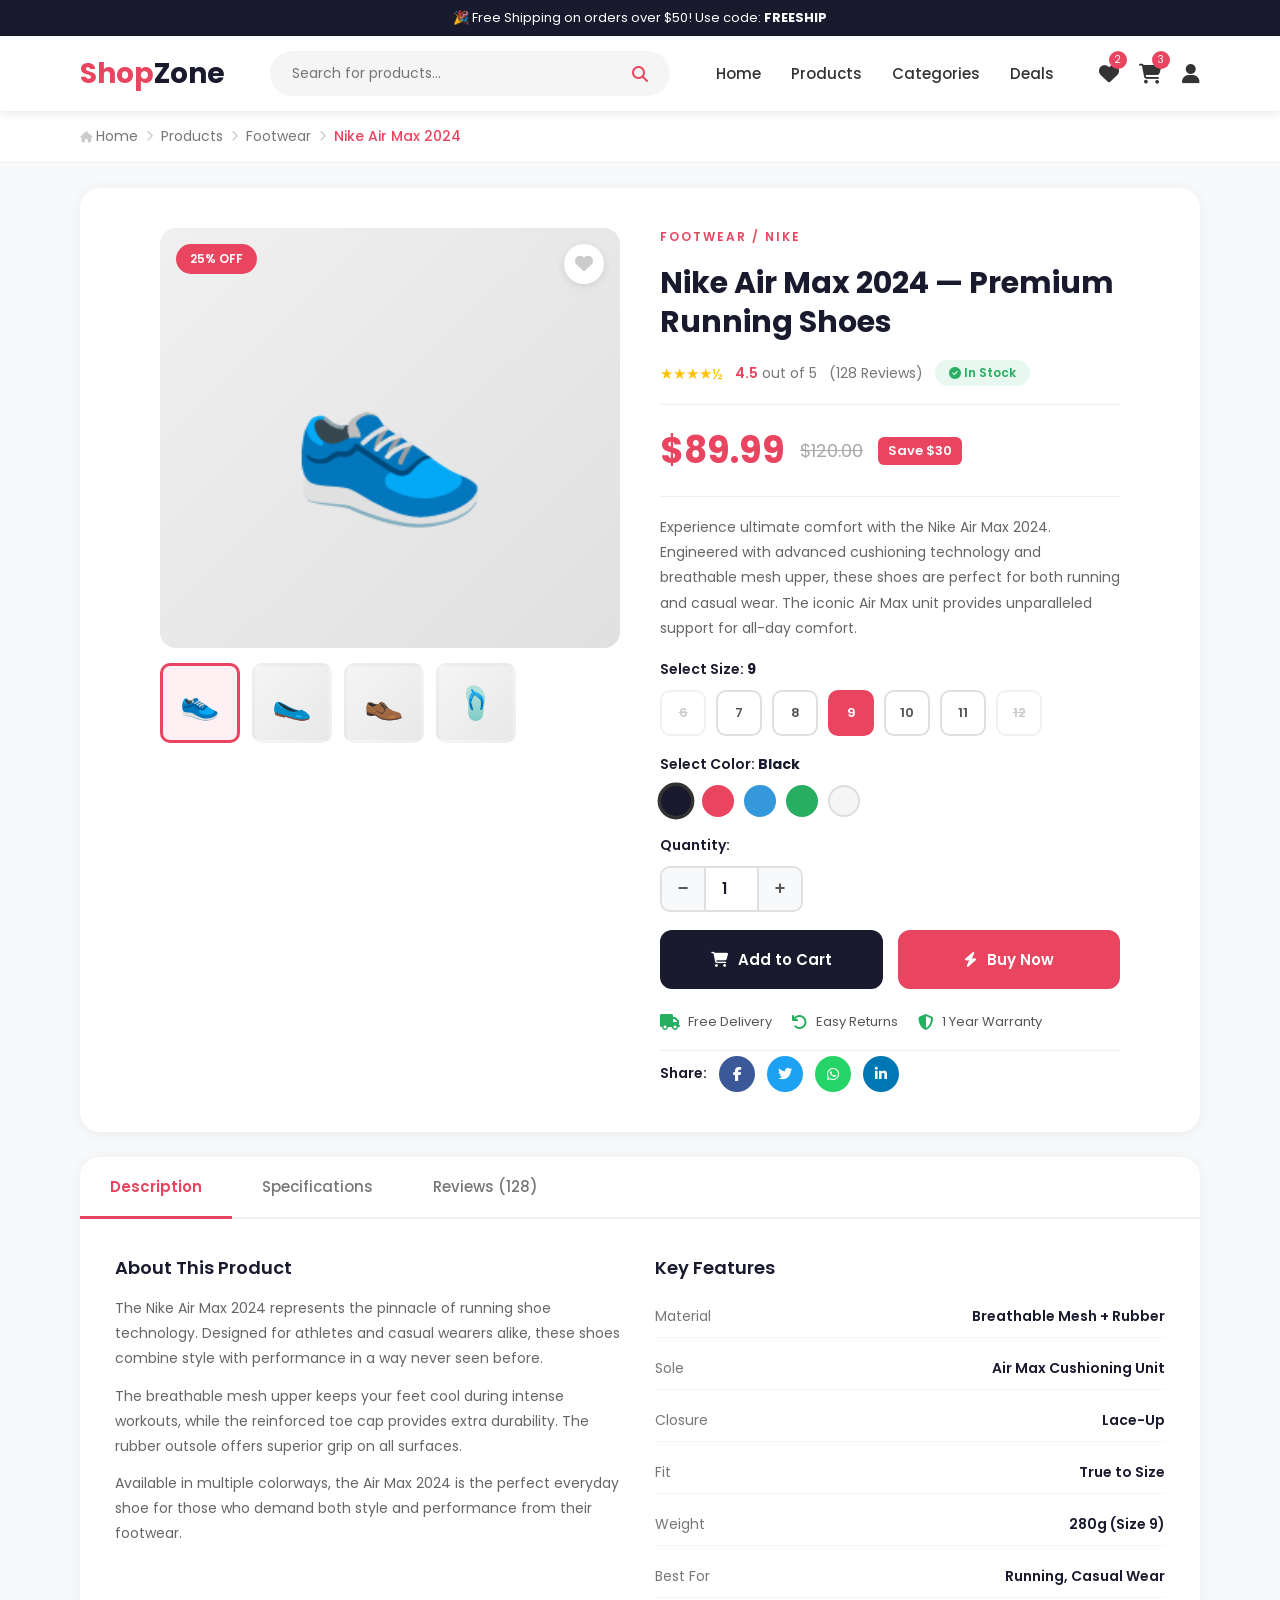
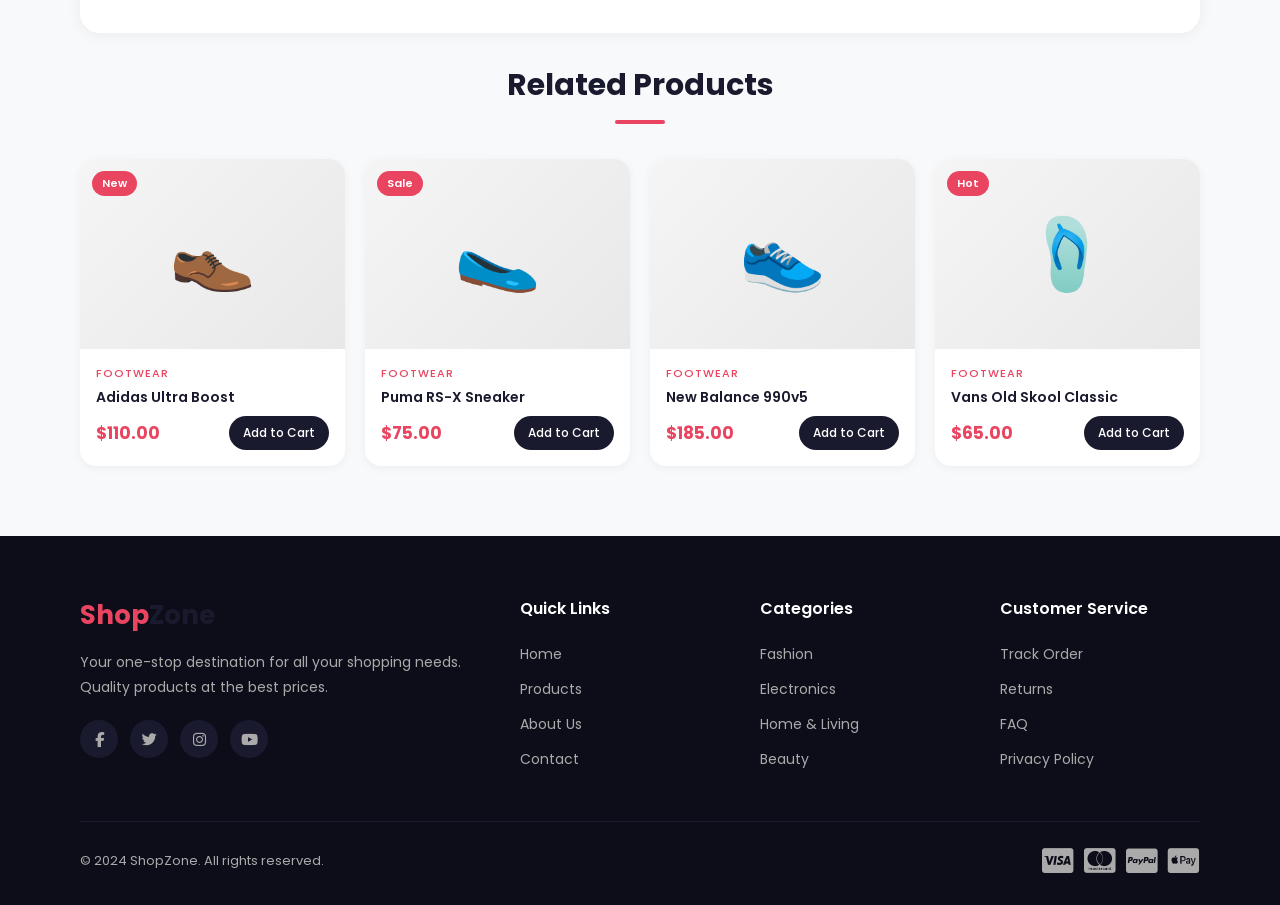
==== product-detail.html @ 6733ea91 "Add files via upload Add all project files" ====
<!DOCTYPE html>
<html lang="en">
<head>
    <meta charset="UTF-8">
    <meta name="viewport" content="width=device-width, initial-scale=1.0">
    <title>ShopZone - Nike Air Max 2024</title>
    <link href="https://fonts.googleapis.com/css2?family=Poppins:wght@300;400;500;600;700&display=swap" rel="stylesheet">
    <link rel="stylesheet" href="https://cdnjs.cloudflare.com/ajax/libs/font-awesome/6.4.0/css/all.min.css">
    <style>
        * { margin: 0; padding: 0; box-sizing: border-box; }

        body {
            font-family: 'Poppins', sans-serif;
            color: #333;
            background: #f8f9fa;
        }

        /* ===== TOP BAR ===== */
        .top-bar {
            background: #1a1a2e;
            color: #fff;
            text-align: center;
            padding: 8px;
            font-size: 13px;
        }

        /* ===== HEADER ===== */
        header {
            background: #fff;
            box-shadow: 0 2px 10px rgba(0,0,0,0.1);
            position: sticky;
            top: 0;
            z-index: 999;
        }

        .navbar {
            display: flex;
            align-items: center;
            justify-content: space-between;
            padding: 15px 80px;
            gap: 20px;
        }

        .logo {
            font-size: 28px;
            font-weight: 700;
            color: #e94560;
            text-decoration: none;
        }

        .logo span { color: #1a1a2e; }

        .search-bar {
            display: flex;
            align-items: center;
            background: #f5f5f5;
            border-radius: 30px;
            padding: 10px 20px;
            width: 400px;
            border: 2px solid transparent;
            transition: 0.3s;
        }

        .search-bar:focus-within {
            border-color: #e94560;
            background: #fff;
        }

        .search-bar input {
            border: none;
            background: transparent;
            outline: none;
            width: 100%;
            font-size: 14px;
            font-family: 'Poppins', sans-serif;
        }

        .search-bar i { color: #e94560; font-size: 16px; cursor: pointer; }

        .nav-links {
            display: flex;
            align-items: center;
            list-style: none;
            gap: 30px;
        }

        .nav-links a {
            text-decoration: none;
            color: #333;
            font-weight: 500;
            font-size: 15px;
            transition: color 0.3s;
        }

        .nav-links a:hover { color: #e94560; }

        .nav-icons {
            display: flex;
            align-items: center;
            gap: 20px;
        }

        .nav-icons a {
            color: #333;
            font-size: 20px;
            text-decoration: none;
            position: relative;
            transition: color 0.3s;
        }

        .nav-icons a:hover { color: #e94560; }

        .badge {
            position: absolute;
            top: -8px; right: -8px;
            background: #e94560;
            color: #fff;
            border-radius: 50%;
            width: 18px; height: 18px;
            font-size: 10px;
            display: flex;
            align-items: center;
            justify-content: center;
        }

        /* ===== BREADCRUMB ===== */
        .breadcrumb {
            background: #fff;
            padding: 15px 80px;
            border-bottom: 1px solid #eee;
            display: flex;
            align-items: center;
            gap: 8px;
            font-size: 14px;
        }

        .breadcrumb a { color: #777; text-decoration: none; transition: color 0.3s; }
        .breadcrumb a:hover { color: #e94560; }
        .breadcrumb span { color: #e94560; font-weight: 500; }
        .breadcrumb i { font-size: 11px; color: #ccc; }

        /* ===== PRODUCT DETAIL SECTION ===== */
        .product-detail {
            display: grid;
            grid-template-columns: 1fr 1fr;
            gap: 40px;
            padding: 40px 80px;
            background: #fff;
            margin: 25px 80px;
            border-radius: 20px;
            box-shadow: 0 2px 15px rgba(0,0,0,0.06);
        }

        /* ===== IMAGE GALLERY ===== */
        .image-gallery {
            display: flex;
            flex-direction: column;
            gap: 15px;
        }

        .main-image {
            width: 100%;
            height: 420px;
            background: linear-gradient(135deg, #f0f0f0, #e0e0e0);
            border-radius: 16px;
            display: flex;
            align-items: center;
            justify-content: center;
            font-size: 160px;
            position: relative;
            overflow: hidden;
            cursor: zoom-in;
            transition: transform 0.3s;
        }

        .main-image:hover { transform: scale(1.02); }

        .main-image .img-badge {
            position: absolute;
            top: 16px; left: 16px;
            background: #e94560;
            color: #fff;
            padding: 6px 14px;
            border-radius: 20px;
            font-size: 12px;
            font-weight: 600;
        }

        .main-image .img-wishlist {
            position: absolute;
            top: 16px; right: 16px;
            background: #fff;
            border: none;
            width: 40px; height: 40px;
            border-radius: 50%;
            cursor: pointer;
            font-size: 18px;
            display: flex;
            align-items: center;
            justify-content: center;
            transition: all 0.3s;
            color: #ccc;
            box-shadow: 0 2px 8px rgba(0,0,0,0.1);
        }

        .main-image .img-wishlist:hover { color: #e94560; }

        .thumbnail-row {
            display: flex;
            gap: 12px;
        }

        .thumbnail {
            width: 80px;
            height: 80px;
            background: linear-gradient(135deg, #f5f5f5, #e8e8e8);
            border-radius: 10px;
            display: flex;
            align-items: center;
            justify-content: center;
            font-size: 32px;
            cursor: pointer;
            border: 3px solid transparent;
            transition: all 0.3s;
        }

        .thumbnail:hover,
        .thumbnail.active { border-color: #e94560; background: #fff0f3; }

        /* ===== PRODUCT INFO ===== */
        .product-info {
            display: flex;
            flex-direction: column;
            gap: 18px;
        }

        .product-category {
            font-size: 12px;
            color: #e94560;
            font-weight: 600;
            text-transform: uppercase;
            letter-spacing: 2px;
        }

        .product-info h1 {
            font-size: 30px;
            font-weight: 700;
            color: #1a1a2e;
            line-height: 1.3;
        }

        .rating-row {
            display: flex;
            align-items: center;
            gap: 12px;
        }

        .stars { color: #ffc107; font-size: 15px; }

        .rating-text {
            font-size: 14px;
            color: #777;
        }

        .rating-text span { color: #e94560; font-weight: 600; }

        .in-stock {
            background: #e8f8f0;
            color: #27ae60;
            padding: 4px 14px;
            border-radius: 20px;
            font-size: 12px;
            font-weight: 600;
        }

        .price-section {
            display: flex;
            align-items: center;
            gap: 15px;
            padding: 18px 0;
            border-top: 1px solid #f0f0f0;
            border-bottom: 1px solid #f0f0f0;
        }

        .current-price {
            font-size: 36px;
            font-weight: 700;
            color: #e94560;
        }

        .old-price {
            font-size: 18px;
            color: #aaa;
            text-decoration: line-through;
        }

        .discount-tag {
            background: #e94560;
            color: #fff;
            padding: 4px 10px;
            border-radius: 6px;
            font-size: 13px;
            font-weight: 600;
        }

        .product-desc {
            font-size: 14px;
            color: #666;
            line-height: 1.8;
        }

        /* Size Selector */
        .option-label {
            font-size: 14px;
            font-weight: 600;
            color: #1a1a2e;
            margin-bottom: 10px;
            display: block;
        }

        .size-selector {
            display: flex;
            gap: 10px;
            flex-wrap: wrap;
        }

        .size-btn {
            width: 46px;
            height: 46px;
            border: 2px solid #e0e0e0;
            background: #fff;
            border-radius: 10px;
            cursor: pointer;
            font-size: 13px;
            font-weight: 600;
            font-family: 'Poppins', sans-serif;
            color: #555;
            transition: all 0.3s;
        }

        .size-btn:hover,
        .size-btn.active {
            border-color: #e94560;
            background: #e94560;
            color: #fff;
        }

        .size-btn.disabled {
            border-color: #f0f0f0;
            color: #ccc;
            cursor: not-allowed;
            text-decoration: line-through;
        }

        /* Color Selector */
        .color-selector {
            display: flex;
            gap: 10px;
        }

        .color-btn {
            width: 32px;
            height: 32px;
            border-radius: 50%;
            cursor: pointer;
            border: 3px solid transparent;
            transition: all 0.3s;
        }

        .color-btn:hover,
        .color-btn.active { border-color: #333; transform: scale(1.15); }

        /* Quantity */
        .quantity-selector {
            display: flex;
            align-items: center;
            gap: 0;
            border: 2px solid #e0e0e0;
            border-radius: 10px;
            width: fit-content;
            overflow: hidden;
        }

        .qty-btn {
            width: 42px;
            height: 42px;
            border: none;
            background: #f8f9fa;
            cursor: pointer;
            font-size: 18px;
            font-weight: 600;
            color: #555;
            transition: background 0.3s;
        }

        .qty-btn:hover { background: #e94560; color: #fff; }

        .qty-input {
            width: 55px;
            height: 42px;
            border: none;
            border-left: 2px solid #e0e0e0;
            border-right: 2px solid #e0e0e0;
            text-align: center;
            font-size: 15px;
            font-weight: 600;
            font-family: 'Poppins', sans-serif;
            outline: none;
            color: #1a1a2e;
        }

        /* Action Buttons */
        .action-buttons {
            display: flex;
            gap: 15px;
        }

        .btn-add-cart {
            flex: 1;
            padding: 16px;
            background: #1a1a2e;
            color: #fff;
            border: 2px solid #1a1a2e;
            border-radius: 12px;
            cursor: pointer;
            font-size: 15px;
            font-weight: 600;
            font-family: 'Poppins', sans-serif;
            transition: all 0.3s;
            display: flex;
            align-items: center;
            justify-content: center;
            gap: 10px;
        }

        .btn-add-cart:hover { background: transparent; color: #1a1a2e; }

        .btn-buy-now {
            flex: 1;
            padding: 16px;
            background: #e94560;
            color: #fff;
            border: 2px solid #e94560;
            border-radius: 12px;
            cursor: pointer;
            font-size: 15px;
            font-weight: 600;
            font-family: 'Poppins', sans-serif;
            transition: all 0.3s;
            display: flex;
            align-items: center;
            justify-content: center;
            gap: 10px;
        }

        .btn-buy-now:hover { background: transparent; color: #e94560; }

        /* Features */
        .features-row {
            display: flex;
            gap: 20px;
            padding-top: 5px;
        }

        .feature-item {
            display: flex;
            align-items: center;
            gap: 8px;
            font-size: 13px;
            color: #555;
        }

        .feature-item i { color: #27ae60; font-size: 16px; }

        /* Share */
        .share-row {
            display: flex;
            align-items: center;
            gap: 12px;
            padding-top: 5px;
            border-top: 1px solid #f0f0f0;
        }

        .share-row span { font-size: 14px; font-weight: 600; color: #1a1a2e; }

        .share-btn {
            width: 36px; height: 36px;
            border-radius: 50%;
            display: flex;
            align-items: center;
            justify-content: center;
            color: #fff;
            font-size: 14px;
            cursor: pointer;
            transition: transform 0.3s;
            text-decoration: none;
        }

        .share-btn:hover { transform: scale(1.15); }
        .share-fb { background: #3b5998; }
        .share-tw { background: #1da1f2; }
        .share-wa { background: #25d366; }
        .share-ln { background: #0077b5; }

        /* ===== TABS SECTION ===== */
        .tabs-section {
            margin: 0 80px 30px;
            background: #fff;
            border-radius: 20px;
            box-shadow: 0 2px 15px rgba(0,0,0,0.06);
            overflow: hidden;
        }

        .tabs-header {
            display: flex;
            border-bottom: 2px solid #f0f0f0;
        }

        .tab-btn {
            padding: 18px 30px;
            background: transparent;
            border: none;
            font-size: 15px;
            font-weight: 500;
            font-family: 'Poppins', sans-serif;
            color: #777;
            cursor: pointer;
            transition: all 0.3s;
            border-bottom: 3px solid transparent;
            margin-bottom: -2px;
        }

        .tab-btn.active {
            color: #e94560;
            border-bottom-color: #e94560;
            font-weight: 600;
        }

        .tab-btn:hover { color: #e94560; }

        .tab-content { display: none; padding: 35px; }
        .tab-content.active { display: block; }

        /* Description Tab */
        .desc-grid {
            display: grid;
            grid-template-columns: 1fr 1fr;
            gap: 30px;
        }

        .desc-grid h3 {
            font-size: 18px;
            font-weight: 600;
            color: #1a1a2e;
            margin-bottom: 15px;
        }

        .desc-grid p {
            font-size: 14px;
            color: #666;
            line-height: 1.8;
            margin-bottom: 12px;
        }

        .specs-list {
            list-style: none;
            display: flex;
            flex-direction: column;
            gap: 10px;
        }

        .specs-list li {
            display: flex;
            justify-content: space-between;
            padding: 10px 0;
            border-bottom: 1px solid #f5f5f5;
            font-size: 14px;
        }

        .specs-list li span:first-child { color: #777; }
        .specs-list li span:last-child { font-weight: 600; color: #1a1a2e; }

        /* Reviews Tab */
        .reviews-summary {
            display: grid;
            grid-template-columns: 220px 1fr;
            gap: 40px;
            margin-bottom: 35px;
            padding-bottom: 35px;
            border-bottom: 1px solid #f0f0f0;
        }

        .rating-big {
            text-align: center;
            background: #f8f9fa;
            border-radius: 16px;
            padding: 30px 20px;
        }

        .rating-big .number {
            font-size: 56px;
            font-weight: 700;
            color: #1a1a2e;
            line-height: 1;
        }

        .rating-big .stars { font-size: 20px; margin: 8px 0; }

        .rating-big p {
            font-size: 13px;
            color: #777;
        }

        .rating-bars {
            display: flex;
            flex-direction: column;
            gap: 10px;
            justify-content: center;
        }

        .rating-bar-row {
            display: flex;
            align-items: center;
            gap: 12px;
            font-size: 13px;
        }

        .rating-bar-row span:first-child { width: 35px; color: #555; }

        .bar-track {
            flex: 1;
            height: 8px;
            background: #f0f0f0;
            border-radius: 4px;
            overflow: hidden;
        }

        .bar-fill {
            height: 100%;
            background: #ffc107;
            border-radius: 4px;
            transition: width 0.6s;
        }

        .rating-bar-row span:last-child { width: 30px; color: #777; }

        .review-card {
            background: #f8f9fa;
            border-radius: 14px;
            padding: 22px;
            margin-bottom: 18px;
        }

        .review-header {
            display: flex;
            align-items: center;
            justify-content: space-between;
            margin-bottom: 10px;
        }

        .reviewer {
            display: flex;
            align-items: center;
            gap: 12px;
        }

        .avatar {
            width: 44px;
            height: 44px;
            border-radius: 50%;
            display: flex;
            align-items: center;
            justify-content: center;
            font-size: 18px;
            font-weight: 700;
            color: #fff;
        }

        .reviewer-info h4 { font-size: 15px; font-weight: 600; color: #1a1a2e; }
        .reviewer-info p { font-size: 12px; color: #aaa; }

        .review-stars { color: #ffc107; font-size: 13px; }

        .review-text {
            font-size: 14px;
            color: #555;
            line-height: 1.7;
        }

        .verified-badge {
            font-size: 11px;
            color: #27ae60;
            font-weight: 500;
            margin-top: 8px;
            display: flex;
            align-items: center;
            gap: 4px;
        }

        /* Write Review Form */
        .review-form {
            background: #f8f9fa;
            border-radius: 16px;
            padding: 28px;
            margin-top: 25px;
        }

        .review-form h3 {
            font-size: 18px;
            font-weight: 600;
            color: #1a1a2e;
            margin-bottom: 20px;
        }

        .form-group {
            margin-bottom: 16px;
        }

        .form-group label {
            display: block;
            font-size: 14px;
            font-weight: 500;
            color: #555;
            margin-bottom: 7px;
        }

        .form-group input,
        .form-group textarea {
            width: 100%;
            padding: 12px 16px;
            border: 2px solid #e0e0e0;
            border-radius: 10px;
            font-size: 14px;
            font-family: 'Poppins', sans-serif;
            outline: none;
            transition: border-color 0.3s;
            background: #fff;
        }

        .form-group input:focus,
        .form-group textarea:focus { border-color: #e94560; }

        .form-group textarea { height: 110px; resize: none; }

        .star-rating {
            display: flex;
            gap: 6px;
            font-size: 28px;
            color: #ddd;
            cursor: pointer;
        }

        .star-rating i:hover,
        .star-rating i.selected { color: #ffc107; }

        .btn-submit-review {
            background: #e94560;
            color: #fff;
            border: none;
            padding: 13px 35px;
            border-radius: 10px;
            font-size: 14px;
            font-weight: 600;
            font-family: 'Poppins', sans-serif;
            cursor: pointer;
            transition: background 0.3s;
        }

        .btn-submit-review:hover { background: #c0392b; }

        /* ===== RELATED PRODUCTS ===== */
        .related-section {
            padding: 0 80px 50px;
        }

        .section-title {
            text-align: center;
            margin-bottom: 35px;
        }

        .section-title h2 {
            font-size: 30px;
            font-weight: 700;
            color: #1a1a2e;
            margin-bottom: 8px;
        }

        .section-title .line {
            width: 50px;
            height: 4px;
            background: #e94560;
            margin: 12px auto 0;
            border-radius: 2px;
        }

        .related-grid {
            display: grid;
            grid-template-columns: repeat(4, 1fr);
            gap: 20px;
        }

        .product-card {
            background: #fff;
            border-radius: 16px;
            overflow: hidden;
            transition: all 0.3s;
            box-shadow: 0 2px 10px rgba(0,0,0,0.05);
        }

        .product-card:hover {
            transform: translateY(-6px);
            box-shadow: 0 15px 35px rgba(0,0,0,0.12);
        }

        .product-img {
            width: 100%;
            height: 190px;
            background: linear-gradient(135deg, #f5f5f5, #e8e8e8);
            display: flex;
            align-items: center;
            justify-content: center;
            font-size: 70px;
            position: relative;
        }

        .product-badge {
            position: absolute;
            top: 12px; left: 12px;
            background: #e94560;
            color: #fff;
            padding: 4px 10px;
            border-radius: 20px;
            font-size: 11px;
            font-weight: 600;
        }

        .product-card .product-info {
            padding: 16px;
            display: flex;
            flex-direction: column;
            gap: 0;
        }

        .product-card .category {
            font-size: 11px;
            color: #e94560;
            font-weight: 500;
            text-transform: uppercase;
            letter-spacing: 1px;
        }

        .product-card h3 {
            font-size: 14px;
            font-weight: 600;
            color: #1a1a2e;
            margin: 5px 0 8px;
        }

        .product-card .product-footer {
            display: flex;
            align-items: center;
            justify-content: space-between;
        }

        .product-card .price {
            font-size: 17px;
            font-weight: 700;
            color: #e94560;
        }

        .product-card .btn-cart {
            background: #1a1a2e;
            color: #fff;
            border: none;
            padding: 8px 14px;
            border-radius: 20px;
            cursor: pointer;
            font-size: 12px;
            font-weight: 500;
            font-family: 'Poppins', sans-serif;
            transition: background 0.3s;
        }

        .product-card .btn-cart:hover { background: #e94560; }

        /* ===== FOOTER ===== */
        footer {
            background: #0d0d1a;
            color: #aaa;
            padding: 60px 80px 30px;
            margin-top: 20px;
        }

        .footer-grid {
            display: grid;
            grid-template-columns: 2fr 1fr 1fr 1fr;
            gap: 40px;
            margin-bottom: 40px;
        }

        .footer-brand .logo { font-size: 26px; display: block; margin-bottom: 15px; }
        .footer-brand p { font-size: 14px; line-height: 1.8; margin-bottom: 20px; }

        .social-links { display: flex; gap: 12px; }

        .social-links a {
            width: 38px; height: 38px;
            background: #1a1a2e;
            border-radius: 50%;
            display: flex;
            align-items: center;
            justify-content: center;
            color: #aaa;
            text-decoration: none;
            font-size: 15px;
            transition: all 0.3s;
        }

        .social-links a:hover { background: #e94560; color: #fff; }

        .footer-col h4 { color: #fff; font-size: 16px; font-weight: 600; margin-bottom: 20px; }
        .footer-col ul { list-style: none; }
        .footer-col ul li { margin-bottom: 10px; }
        .footer-col ul li a { color: #aaa; text-decoration: none; font-size: 14px; transition: color 0.3s; }
        .footer-col ul li a:hover { color: #e94560; }

        .footer-bottom {
            border-top: 1px solid #1a1a2e;
            padding-top: 25px;
            display: flex;
            justify-content: space-between;
            align-items: center;
            font-size: 13px;
        }

        .payment-icons { display: flex; gap: 10px; font-size: 28px; }
    </style>
</head>
<body>

    <!-- TOP BAR -->
    <div class="top-bar">
        🎉 Free Shipping on orders over $50! Use code: <strong>FREESHIP</strong>
    </div>

    <!-- HEADER -->
    <header>
        <nav class="navbar">
            <a href="index.html" class="logo">Shop<span>Zone</span></a>
            <div class="search-bar">
                <input type="text" placeholder="Search for products...">
                <i class="fas fa-search"></i>
            </div>
            <ul class="nav-links">
                <li><a href="index.html">Home</a></li>
                <li><a href="products.html">Products</a></li>
                <li><a href="#">Categories</a></li>
                <li><a href="#">Deals</a></li>
            </ul>
            <div class="nav-icons">
                <a href="#"><i class="fas fa-heart"></i><span class="badge">2</span></a>
                <a href="#"><i class="fas fa-shopping-cart"></i><span class="badge" id="cartCount">3</span></a>
                <a href="#"><i class="fas fa-user"></i></a>
            </div>
        </nav>
    </header>

    <!-- BREADCRUMB -->
    <div class="breadcrumb">
        <a href="index.html"><i class="fas fa-home"></i> Home</a>
        <i class="fas fa-chevron-right"></i>
        <a href="products.html">Products</a>
        <i class="fas fa-chevron-right"></i>
        <a href="#">Footwear</a>
        <i class="fas fa-chevron-right"></i>
        <span>Nike Air Max 2024</span>
    </div>

    <!-- PRODUCT DETAIL -->
    <div class="product-detail">

        <!-- LEFT: IMAGE GALLERY -->
        <div class="image-gallery">
            <div class="main-image" id="mainImage">
                <span id="mainEmoji">👟</span>
                <span class="img-badge">25% OFF</span>
                <button class="img-wishlist" id="wishlistBtn"><i class="fas fa-heart"></i></button>
            </div>
            <div class="thumbnail-row">
                <div class="thumbnail active" onclick="changeImage(this, '👟')">👟</div>
                <div class="thumbnail" onclick="changeImage(this, '🥿')">🥿</div>
                <div class="thumbnail" onclick="changeImage(this, '👞')">👞</div>
                <div class="thumbnail" onclick="changeImage(this, '🩴')">🩴</div>
            </div>
        </div>

        <!-- RIGHT: PRODUCT INFO -->
        <div class="product-info">
            <span class="product-category">Footwear / Nike</span>
            <h1>Nike Air Max 2024 — Premium Running Shoes</h1>

            <div class="rating-row">
                <span class="stars">★★★★½</span>
                <span class="rating-text"><span>4.5</span> out of 5</span>
                <span class="rating-text">(128 Reviews)</span>
                <span class="in-stock"><i class="fas fa-check-circle"></i> In Stock</span>
            </div>

            <div class="price-section">
                <span class="current-price">$89.99</span>
                <span class="old-price">$120.00</span>
                <span class="discount-tag">Save $30</span>
            </div>

            <p class="product-desc">
                Experience ultimate comfort with the Nike Air Max 2024. Engineered with advanced cushioning technology and breathable mesh upper, these shoes are perfect for both running and casual wear. The iconic Air Max unit provides unparalleled support for all-day comfort.
            </p>

            <!-- Size Selector -->
            <div>
                <span class="option-label">Select Size: <strong id="selectedSize">—</strong></span>
                <div class="size-selector">
                    <button class="size-btn disabled" disabled>6</button>
                    <button class="size-btn" onclick="selectSize(this)">7</button>
                    <button class="size-btn" onclick="selectSize(this)">8</button>
                    <button class="size-btn active" onclick="selectSize(this)">9</button>
                    <button class="size-btn" onclick="selectSize(this)">10</button>
                    <button class="size-btn" onclick="selectSize(this)">11</button>
                    <button class="size-btn disabled" disabled>12</button>
                </div>
            </div>

            <!-- Color Selector -->
            <div>
                <span class="option-label">Select Color: <strong id="selectedColor">Black</strong></span>
                <div class="color-selector">
                    <div class="color-btn active" style="background:#1a1a2e;" title="Black" onclick="selectColor(this, 'Black')"></div>
                    <div class="color-btn" style="background:#e94560;" title="Red" onclick="selectColor(this, 'Red')"></div>
                    <div class="color-btn" style="background:#3498db;" title="Blue" onclick="selectColor(this, 'Blue')"></div>
                    <div class="color-btn" style="background:#27ae60;" title="Green" onclick="selectColor(this, 'Green')"></div>
                    <div class="color-btn" style="background:#f5f5f5; border: 2px solid #ddd;" title="White" onclick="selectColor(this, 'White')"></div>
                </div>
            </div>

            <!-- Quantity -->
            <div>
                <span class="option-label">Quantity:</span>
                <div class="quantity-selector">
                    <button class="qty-btn" onclick="changeQty(-1)">−</button>
                    <input type="number" class="qty-input" id="qtyInput" value="1" min="1" max="10">
                    <button class="qty-btn" onclick="changeQty(1)">+</button>
                </div>
            </div>

            <!-- Action Buttons -->
            <div class="action-buttons">
                <button class="btn-add-cart" id="addCartBtn">
                    <i class="fas fa-shopping-cart"></i> Add to Cart
                </button>
                <button class="btn-buy-now">
                    <i class="fas fa-bolt"></i> Buy Now
                </button>
            </div>

            <!-- Features -->
            <div class="features-row">
                <div class="feature-item"><i class="fas fa-truck"></i> Free Delivery</div>
                <div class="feature-item"><i class="fas fa-undo"></i> Easy Returns</div>
                <div class="feature-item"><i class="fas fa-shield-alt"></i> 1 Year Warranty</div>
            </div>

            <!-- Share -->
            <div class="share-row">
                <span>Share:</span>
                <a href="#" class="share-btn share-fb"><i class="fab fa-facebook-f"></i></a>
                <a href="#" class="share-btn share-tw"><i class="fab fa-twitter"></i></a>
                <a href="#" class="share-btn share-wa"><i class="fab fa-whatsapp"></i></a>
                <a href="#" class="share-btn share-ln"><i class="fab fa-linkedin-in"></i></a>
            </div>
        </div>
    </div>

    <!-- TABS SECTION -->
    <div class="tabs-section">
        <div class="tabs-header">
            <button class="tab-btn active" onclick="openTab(this, 'description')">Description</button>
            <button class="tab-btn" onclick="openTab(this, 'specifications')">Specifications</button>
            <button class="tab-btn" onclick="openTab(this, 'reviews')">Reviews (128)</button>
        </div>

        <!-- Description Tab -->
        <div class="tab-content active" id="description">
            <div class="desc-grid">
                <div>
                    <h3>About This Product</h3>
                    <p>The Nike Air Max 2024 represents the pinnacle of running shoe technology. Designed for athletes and casual wearers alike, these shoes combine style with performance in a way never seen before.</p>
                    <p>The breathable mesh upper keeps your feet cool during intense workouts, while the reinforced toe cap provides extra durability. The rubber outsole offers superior grip on all surfaces.</p>
                    <p>Available in multiple colorways, the Air Max 2024 is the perfect everyday shoe for those who demand both style and performance from their footwear.</p>
                </div>
                <div>
                    <h3>Key Features</h3>
                    <ul class="specs-list">
                        <li><span>Material</span><span>Breathable Mesh + Rubber</span></li>
                        <li><span>Sole</span><span>Air Max Cushioning Unit</span></li>
                        <li><span>Closure</span><span>Lace-Up</span></li>
                        <li><span>Fit</span><span>True to Size</span></li>
                        <li><span>Weight</span><span>280g (Size 9)</span></li>
                        <li><span>Best For</span><span>Running, Casual Wear</span></li>
                    </ul>
                </div>
            </div>
        </div>

        <!-- Specifications Tab -->
        <div class="tab-content" id="specifications">
            <div class="desc-grid">
                <div>
                    <h3>Technical Specifications</h3>
                    <ul class="specs-list">
                        <li><span>Brand</span><span>Nike</span></li>
                        <li><span>Model</span><span>Air Max 2024</span></li>
                        <li><span>SKU</span><span>NK-AM-2024-BLK</span></li>
                        <li><span>Upper Material</span><span>Engineered Mesh</span></li>
                        <li><span>Midsole</span><span>Foam + Air Unit</span></li>
                        <li><span>Outsole</span><span>Rubber Waffle Pattern</span></li>
                        <li><span>Heel Height</span><span>32mm</span></li>
                        <li><span>Forefoot Height</span><span>22mm</span></li>
                    </ul>
                </div>
                <div>
                    <h3>Sizing & Care</h3>
                    <ul class="specs-list">
                        <li><span>Available Sizes</span><span>US 7 — 11</span></li>
                        <li><span>Width</span><span>Regular (D)</span></li>
                        <li><span>Fit Type</span><span>True to Size</span></li>
                        <li><span>Care</span><span>Spot Clean Only</span></li>
                        <li><span>Origin</span><span>Vietnam</span></li>
                        <li><span>Warranty</span><span>1 Year</span></li>
                        <li><span>In Box</span><span>Shoes + Extra Laces</span></li>
                        <li><span>Gender</span><span>Unisex</span></li>
                    </ul>
                </div>
            </div>
        </div>

        <!-- Reviews Tab -->
        <div class="tab-content" id="reviews">

            <!-- Rating Summary -->
            <div class="reviews-summary">
                <div class="rating-big">
                    <div class="number">4.5</div>
                    <div class="stars">★★★★½</div>
                    <p>Based on 128 reviews</p>
                </div>
                <div class="rating-bars">
                    <div class="rating-bar-row">
                        <span>5 ★</span>
                        <div class="bar-track"><div class="bar-fill" style="width:70%"></div></div>
                        <span>70%</span>
                    </div>
                    <div class="rating-bar-row">
                        <span>4 ★</span>
                        <div class="bar-track"><div class="bar-fill" style="width:18%"></div></div>
                        <span>18%</span>
                    </div>
                    <div class="rating-bar-row">
                        <span>3 ★</span>
                        <div class="bar-track"><div class="bar-fill" style="width:7%"></div></div>
                        <span>7%</span>
                    </div>
                    <div class="rating-bar-row">
                        <span>2 ★</span>
                        <div class="bar-track"><div class="bar-fill" style="width:3%"></div></div>
                        <span>3%</span>
                    </div>
                    <div class="rating-bar-row">
                        <span>1 ★</span>
                        <div class="bar-track"><div class="bar-fill" style="width:2%"></div></div>
                        <span>2%</span>
                    </div>
                </div>
            </div>

            <!-- Review Cards -->
            <div class="review-card">
                <div class="review-header">
                    <div class="reviewer">
                        <div class="avatar" style="background:#e94560;">A</div>
                        <div class="reviewer-info">
                            <h4>Ahmed Khan</h4>
                            <p>June 10, 2024</p>
                        </div>
                    </div>
                    <div class="review-stars">★★★★★</div>
                </div>
                <p class="review-text">Absolutely love these shoes! Super comfortable right out of the box. The Air Max cushioning is incredible and the design is sleek. Wore them for a 10km run and my feet felt great the entire time. Highly recommended!</p>
                <div class="verified-badge"><i class="fas fa-check-circle"></i> Verified Purchase</div>
            </div>

            <div class="review-card">
                <div class="review-header">
                    <div class="reviewer">
                        <div class="avatar" style="background:#3498db;">S</div>
                        <div class="reviewer-info">
                            <h4>Sara Malik</h4>
                            <p>May 28, 2024</p>
                        </div>
                    </div>
                    <div class="review-stars">★★★★☆</div>
                </div>
                <p class="review-text">Great quality shoes, very comfortable for daily use. The sizing is accurate — I ordered my usual size and it fit perfectly. The only minor thing is I wish there were more color options available. Overall a solid 4/5!</p>
                <div class="verified-badge"><i class="fas fa-check-circle"></i> Verified Purchase</div>
            </div>

            <div class="review-card">
                <div class="review-header">
                    <div class="reviewer">
                        <div class="avatar" style="background:#27ae60;">R</div>
                        <div class="reviewer-info">
                            <h4>Raza Ali</h4>
                            <p>May 15, 2024</p>
                        </div>
                    </div>
                    <div class="review-stars">★★★★★</div>
                </div>
                <p class="review-text">Best running shoes I have ever bought. The delivery was fast, packaging was excellent, and the shoes look even better in person than in the photos. Will definitely buy from ShopZone again!</p>
                <div class="verified-badge"><i class="fas fa-check-circle"></i> Verified Purchase</div>
            </div>

            <!-- Write Review Form -->
            <div class="review-form">
                <h3>Write a Review</h3>
                <div class="form-group">
                    <label>Your Rating</label>
                    <div class="star-rating" id="starRating">
                        <i class="far fa-star" onclick="setRating(1)"></i>
                        <i class="far fa-star" onclick="setRating(2)"></i>
                        <i class="far fa-star" onclick="setRating(3)"></i>
                        <i class="far fa-star" onclick="setRating(4)"></i>
                        <i class="far fa-star" onclick="setRating(5)"></i>
                    </div>
                </div>
                <div class="form-group">
                    <label>Your Name</label>
                    <input type="text" placeholder="Enter your name">
                </div>
                <div class="form-group">
                    <label>Your Review</label>
                    <textarea placeholder="Share your experience with this product..."></textarea>
                </div>
                <button class="btn-submit-review" onclick="submitReview()">Submit Review</button>
            </div>
        </div>
    </div>

    <!-- RELATED PRODUCTS -->
    <div class="related-section">
        <div class="section-title">
            <h2>Related Products</h2>
            <div class="line"></div>
        </div>
        <div class="related-grid">
            <div class="product-card">
                <div class="product-img">👞<span class="product-badge">New</span></div>
                <div class="product-info">
                    <span class="category">Footwear</span>
                    <h3>Adidas Ultra Boost</h3>
                    <div class="product-footer">
                        <span class="price">$110.00</span>
                        <button class="btn-cart">Add to Cart</button>
                    </div>
                </div>
            </div>
            <div class="product-card">
                <div class="product-img">🥿<span class="product-badge">Sale</span></div>
                <div class="product-info">
                    <span class="category">Footwear</span>
                    <h3>Puma RS-X Sneaker</h3>
                    <div class="product-footer">
                        <span class="price">$75.00</span>
                        <button class="btn-cart">Add to Cart</button>
                    </div>
                </div>
            </div>
            <div class="product-card">
                <div class="product-img">👟</div>
                <div class="product-info">
                    <span class="category">Footwear</span>
                    <h3>New Balance 990v5</h3>
                    <div class="product-footer">
                        <span class="price">$185.00</span>
                        <button class="btn-cart">Add to Cart</button>
                    </div>
                </div>
            </div>
            <div class="product-card">
                <div class="product-img">🩴<span class="product-badge">Hot</span></div>
                <div class="product-info">
                    <span class="category">Footwear</span>
                    <h3>Vans Old Skool Classic</h3>
                    <div class="product-footer">
                        <span class="price">$65.00</span>
                        <button class="btn-cart">Add to Cart</button>
                    </div>
                </div>
            </div>
        </div>
    </div>

    <!-- FOOTER -->
    <footer>
        <div class="footer-grid">
            <div class="footer-brand">
                <a href="index.html" class="logo">Shop<span>Zone</span></a>
                <p>Your one-stop destination for all your shopping needs. Quality products at the best prices.</p>
                <div class="social-links">
                    <a href="#"><i class="fab fa-facebook-f"></i></a>
                    <a href="#"><i class="fab fa-twitter"></i></a>
                    <a href="#"><i class="fab fa-instagram"></i></a>
                    <a href="#"><i class="fab fa-youtube"></i></a>
                </div>
            </div>
            <div class="footer-col">
                <h4>Quick Links</h4>
                <ul>
                    <li><a href="index.html">Home</a></li>
                    <li><a href="products.html">Products</a></li>
                    <li><a href="#">About Us</a></li>
                    <li><a href="#">Contact</a></li>
                </ul>
            </div>
            <div class="footer-col">
                <h4>Categories</h4>
                <ul>
                    <li><a href="#">Fashion</a></li>
                    <li><a href="#">Electronics</a></li>
                    <li><a href="#">Home & Living</a></li>
                    <li><a href="#">Beauty</a></li>
                </ul>
            </div>
            <div class="footer-col">
                <h4>Customer Service</h4>
                <ul>
                    <li><a href="#">Track Order</a></li>
                    <li><a href="#">Returns</a></li>
                    <li><a href="#">FAQ</a></li>
                    <li><a href="#">Privacy Policy</a></li>
                </ul>
            </div>
        </div>
        <div class="footer-bottom">
            <p>© 2024 ShopZone. All rights reserved.</p>
            <div class="payment-icons">
                <i class="fab fa-cc-visa"></i>
                <i class="fab fa-cc-mastercard"></i>
                <i class="fab fa-cc-paypal"></i>
                <i class="fab fa-cc-apple-pay"></i>
            </div>
        </div>
    </footer>

    <script>
        // Change main image from thumbnail
        function changeImage(el, emoji) {
            document.querySelectorAll('.thumbnail').forEach(t => t.classList.remove('active'));
            el.classList.add('active');
            document.getElementById('mainEmoji').textContent = emoji;
        }

        // Size selector
        function selectSize(el) {
            document.querySelectorAll('.size-btn:not(.disabled)').forEach(b => b.classList.remove('active'));
            el.classList.add('active');
            document.getElementById('selectedSize').textContent = el.textContent;
        }
        document.getElementById('selectedSize').textContent = '9';

        // Color selector
        function selectColor(el, name) {
            document.querySelectorAll('.color-btn').forEach(b => b.classList.remove('active'));
            el.classList.add('active');
            document.getElementById('selectedColor').textContent = name;
        }

        // Quantity
        function changeQty(dir) {
            const input = document.getElementById('qtyInput');
            let val = parseInt(input.value) + dir;
            if (val < 1) val = 1;
            if (val > 10) val = 10;
            input.value = val;
        }

        // Add to Cart
        document.getElementById('addCartBtn').addEventListener('click', function () {
            this.innerHTML = '<i class="fas fa-check"></i> Added to Cart!';
            this.style.background = '#27ae60';
            this.style.borderColor = '#27ae60';
            let count = parseInt(document.getElementById('cartCount').textContent);
            document.getElementById('cartCount').textContent = count + parseInt(document.getElementById('qtyInput').value);
            setTimeout(() => {
                this.innerHTML = '<i class="fas fa-shopping-cart"></i> Add to Cart';
                this.style.background = '#1a1a2e';
                this.style.borderColor = '#1a1a2e';
            }, 2000);
        });

        // Wishlist
        document.getElementById('wishlistBtn').addEventListener('click', function () {
            this.style.color = '#e94560';
            this.style.transform = 'scale(1.2)';
        });

        // Tabs
        function openTab(btn, tabId) {
            document.querySelectorAll('.tab-btn').forEach(b => b.classList.remove('active'));
            document.querySelectorAll('.tab-content').forEach(c => c.classList.remove('active'));
            btn.classList.add('active');
            document.getElementById(tabId).classList.add('active');
        }

        // Star Rating in form
        function setRating(n) {
            const stars = document.querySelectorAll('#starRating i');
            stars.forEach((s, i) => {
                s.className = i < n ? 'fas fa-star selected' : 'far fa-star';
            });
        }

        // Submit Review
        function submitReview() {
            const btn = document.querySelector('.btn-submit-review');
            btn.textContent = 'Review Submitted ✓';
            btn.style.background = '#27ae60';
            setTimeout(() => {
                btn.textContent = 'Submit Review';
                btn.style.background = '#e94560';
            }, 2500);
        }

        // Related Products Cart
        document.querySelectorAll('.related-grid .btn-cart').forEach(btn => {
            btn.addEventListener('click', function () {
                this.textContent = 'Added ✓';
                this.style.background = '#27ae60';
                setTimeout(() => {
                    this.textContent = 'Add to Cart';
                    this.style.background = '#1a1a2e';
                }, 1500);
            });
        });
    </script>

</body>
</html>
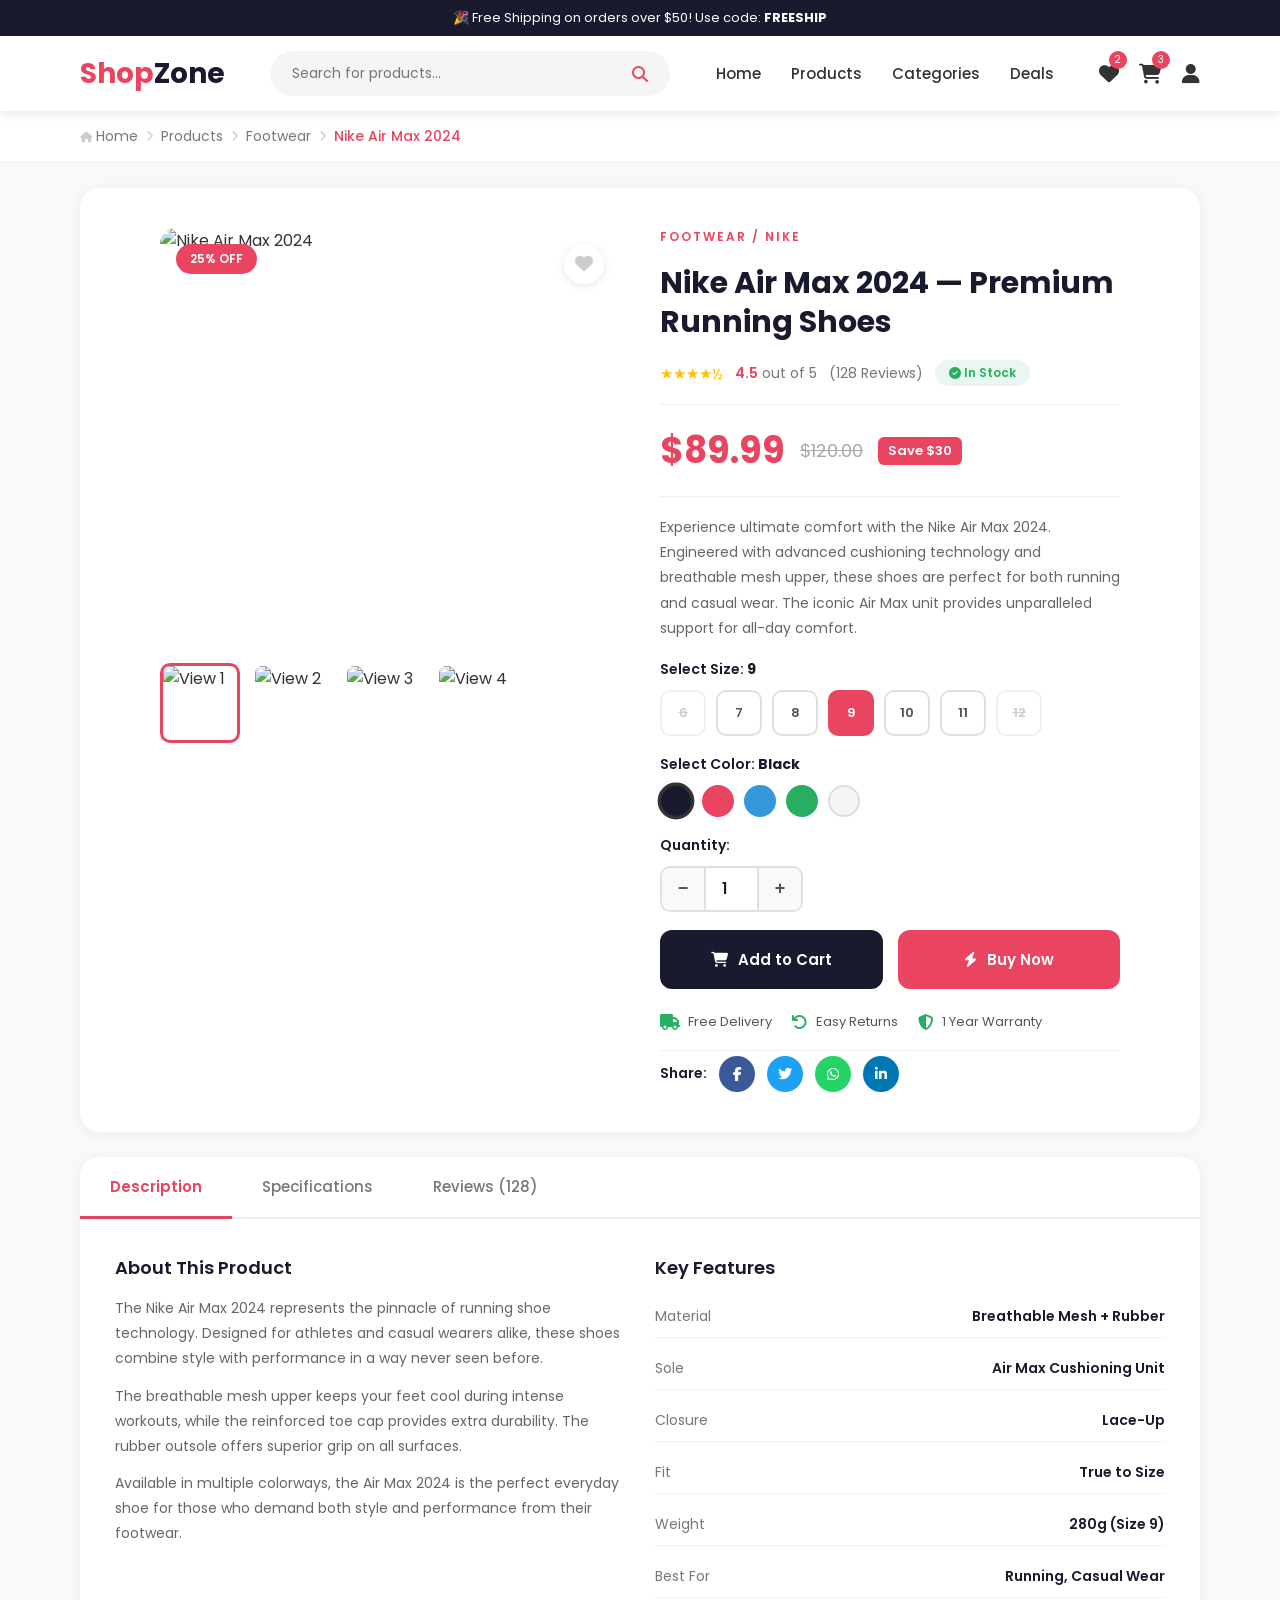
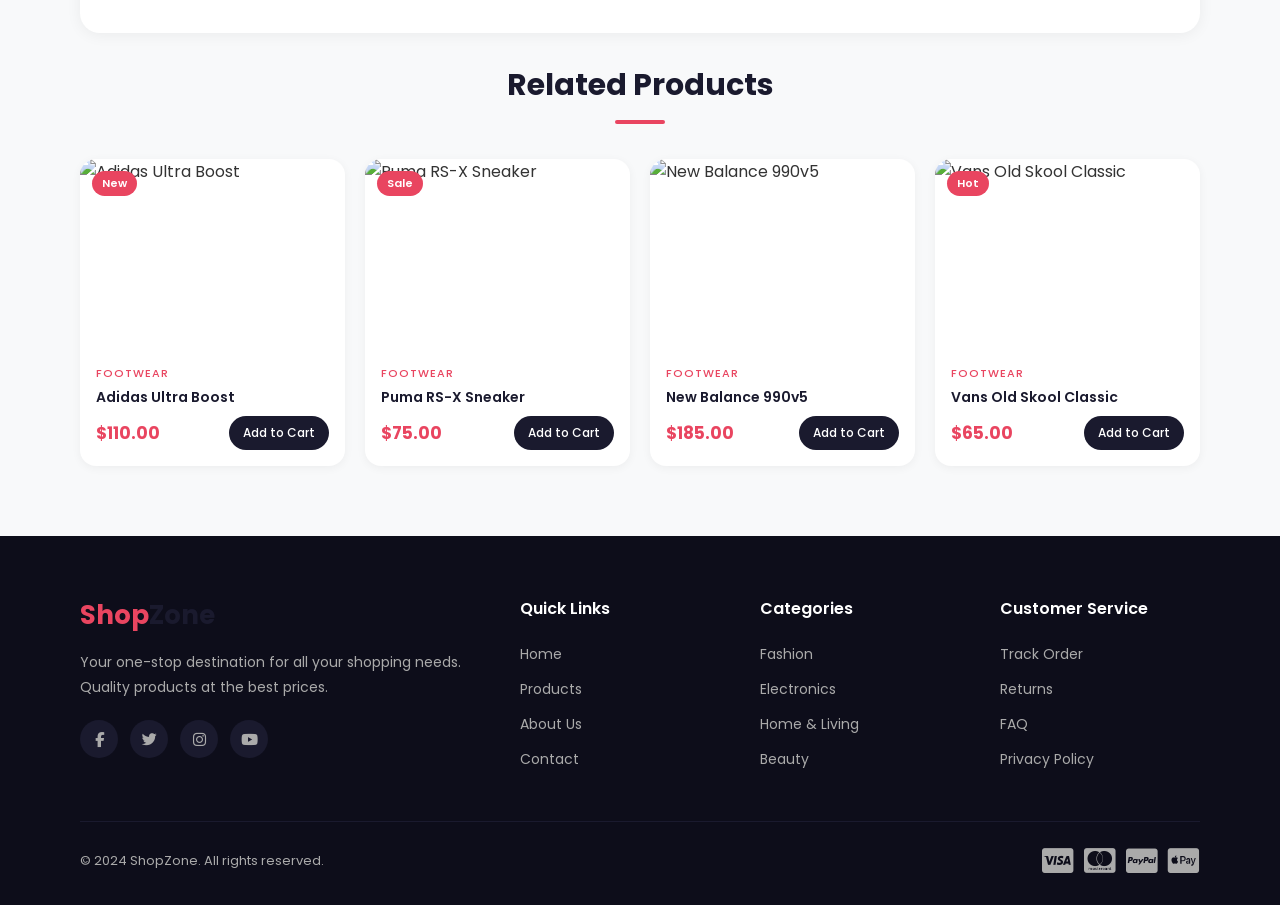
==== commit a7498fbf: "Update product-detail.html" ====
--- a/product-detail.html
+++ b/product-detail.html
@@ -9,941 +9,215 @@
     <style>
         * { margin: 0; padding: 0; box-sizing: border-box; }
 
-        body {
-            font-family: 'Poppins', sans-serif;
-            color: #333;
-            background: #f8f9fa;
-        }
-
-        /* ===== TOP BAR ===== */
-        .top-bar {
-            background: #1a1a2e;
-            color: #fff;
-            text-align: center;
-            padding: 8px;
-            font-size: 13px;
-        }
-
-        /* ===== HEADER ===== */
-        header {
-            background: #fff;
-            box-shadow: 0 2px 10px rgba(0,0,0,0.1);
-            position: sticky;
-            top: 0;
-            z-index: 999;
-        }
-
-        .navbar {
-            display: flex;
-            align-items: center;
-            justify-content: space-between;
-            padding: 15px 80px;
-            gap: 20px;
-        }
-
-        .logo {
-            font-size: 28px;
-            font-weight: 700;
-            color: #e94560;
-            text-decoration: none;
-        }
-
+        body { font-family: 'Poppins', sans-serif; color: #333; background: #f8f9fa; }
+
+        .top-bar { background: #1a1a2e; color: #fff; text-align: center; padding: 8px; font-size: 13px; }
+
+        header { background: #fff; box-shadow: 0 2px 10px rgba(0,0,0,0.1); position: sticky; top: 0; z-index: 999; }
+
+        .navbar { display: flex; align-items: center; justify-content: space-between; padding: 15px 80px; gap: 20px; }
+
+        .logo { font-size: 28px; font-weight: 700; color: #e94560; text-decoration: none; }
         .logo span { color: #1a1a2e; }
 
-        .search-bar {
-            display: flex;
-            align-items: center;
-            background: #f5f5f5;
-            border-radius: 30px;
-            padding: 10px 20px;
-            width: 400px;
-            border: 2px solid transparent;
-            transition: 0.3s;
-        }
-
-        .search-bar:focus-within {
-            border-color: #e94560;
-            background: #fff;
-        }
-
-        .search-bar input {
-            border: none;
-            background: transparent;
-            outline: none;
-            width: 100%;
-            font-size: 14px;
-            font-family: 'Poppins', sans-serif;
-        }
-
+        .search-bar { display: flex; align-items: center; background: #f5f5f5; border-radius: 30px; padding: 10px 20px; width: 400px; border: 2px solid transparent; transition: 0.3s; }
+        .search-bar:focus-within { border-color: #e94560; background: #fff; }
+        .search-bar input { border: none; background: transparent; outline: none; width: 100%; font-size: 14px; font-family: 'Poppins', sans-serif; }
         .search-bar i { color: #e94560; font-size: 16px; cursor: pointer; }
 
-        .nav-links {
-            display: flex;
-            align-items: center;
-            list-style: none;
-            gap: 30px;
-        }
-
-        .nav-links a {
-            text-decoration: none;
-            color: #333;
-            font-weight: 500;
-            font-size: 15px;
-            transition: color 0.3s;
-        }
-
+        .nav-links { display: flex; align-items: center; list-style: none; gap: 30px; }
+        .nav-links a { text-decoration: none; color: #333; font-weight: 500; font-size: 15px; transition: color 0.3s; }
         .nav-links a:hover { color: #e94560; }
 
-        .nav-icons {
-            display: flex;
-            align-items: center;
-            gap: 20px;
-        }
-
-        .nav-icons a {
-            color: #333;
-            font-size: 20px;
-            text-decoration: none;
-            position: relative;
-            transition: color 0.3s;
-        }
-
+        .nav-icons { display: flex; align-items: center; gap: 20px; }
+        .nav-icons a { color: #333; font-size: 20px; text-decoration: none; position: relative; transition: color 0.3s; }
         .nav-icons a:hover { color: #e94560; }
 
-        .badge {
-            position: absolute;
-            top: -8px; right: -8px;
-            background: #e94560;
-            color: #fff;
-            border-radius: 50%;
-            width: 18px; height: 18px;
-            font-size: 10px;
-            display: flex;
-            align-items: center;
-            justify-content: center;
-        }
-
-        /* ===== BREADCRUMB ===== */
-        .breadcrumb {
-            background: #fff;
-            padding: 15px 80px;
-            border-bottom: 1px solid #eee;
-            display: flex;
-            align-items: center;
-            gap: 8px;
-            font-size: 14px;
-        }
-
+        .badge { position: absolute; top: -8px; right: -8px; background: #e94560; color: #fff; border-radius: 50%; width: 18px; height: 18px; font-size: 10px; display: flex; align-items: center; justify-content: center; }
+
+        .breadcrumb { background: #fff; padding: 15px 80px; border-bottom: 1px solid #eee; display: flex; align-items: center; gap: 8px; font-size: 14px; }
         .breadcrumb a { color: #777; text-decoration: none; transition: color 0.3s; }
         .breadcrumb a:hover { color: #e94560; }
         .breadcrumb span { color: #e94560; font-weight: 500; }
         .breadcrumb i { font-size: 11px; color: #ccc; }
 
-        /* ===== PRODUCT DETAIL SECTION ===== */
-        .product-detail {
-            display: grid;
-            grid-template-columns: 1fr 1fr;
-            gap: 40px;
-            padding: 40px 80px;
-            background: #fff;
-            margin: 25px 80px;
-            border-radius: 20px;
-            box-shadow: 0 2px 15px rgba(0,0,0,0.06);
-        }
-
-        /* ===== IMAGE GALLERY ===== */
-        .image-gallery {
-            display: flex;
-            flex-direction: column;
-            gap: 15px;
-        }
-
-        .main-image {
-            width: 100%;
-            height: 420px;
-            background: linear-gradient(135deg, #f0f0f0, #e0e0e0);
-            border-radius: 16px;
-            display: flex;
-            align-items: center;
-            justify-content: center;
-            font-size: 160px;
-            position: relative;
-            overflow: hidden;
-            cursor: zoom-in;
-            transition: transform 0.3s;
-        }
-
-        .main-image:hover { transform: scale(1.02); }
-
-        .main-image .img-badge {
-            position: absolute;
-            top: 16px; left: 16px;
-            background: #e94560;
-            color: #fff;
-            padding: 6px 14px;
-            border-radius: 20px;
-            font-size: 12px;
-            font-weight: 600;
-        }
-
-        .main-image .img-wishlist {
-            position: absolute;
-            top: 16px; right: 16px;
-            background: #fff;
-            border: none;
-            width: 40px; height: 40px;
-            border-radius: 50%;
-            cursor: pointer;
-            font-size: 18px;
-            display: flex;
-            align-items: center;
-            justify-content: center;
-            transition: all 0.3s;
-            color: #ccc;
-            box-shadow: 0 2px 8px rgba(0,0,0,0.1);
-        }
-
+        /* PRODUCT DETAIL */
+        .product-detail { display: grid; grid-template-columns: 1fr 1fr; gap: 40px; padding: 40px 80px; background: #fff; margin: 25px 80px; border-radius: 20px; box-shadow: 0 2px 15px rgba(0,0,0,0.06); }
+
+        /* IMAGE GALLERY */
+        .image-gallery { display: flex; flex-direction: column; gap: 15px; }
+
+        .main-image { width: 100%; height: 420px; border-radius: 16px; overflow: hidden; position: relative; cursor: zoom-in; }
+        .main-image img { width: 100%; height: 100%; object-fit: cover; transition: transform 0.4s; }
+        .main-image:hover img { transform: scale(1.05); }
+
+        .main-image .img-badge { position: absolute; top: 16px; left: 16px; background: #e94560; color: #fff; padding: 6px 14px; border-radius: 20px; font-size: 12px; font-weight: 600; z-index: 1; }
+
+        .main-image .img-wishlist { position: absolute; top: 16px; right: 16px; background: #fff; border: none; width: 40px; height: 40px; border-radius: 50%; cursor: pointer; font-size: 18px; display: flex; align-items: center; justify-content: center; transition: all 0.3s; color: #ccc; box-shadow: 0 2px 8px rgba(0,0,0,0.1); z-index: 1; }
         .main-image .img-wishlist:hover { color: #e94560; }
 
-        .thumbnail-row {
-            display: flex;
-            gap: 12px;
-        }
-
-        .thumbnail {
-            width: 80px;
-            height: 80px;
-            background: linear-gradient(135deg, #f5f5f5, #e8e8e8);
-            border-radius: 10px;
-            display: flex;
-            align-items: center;
-            justify-content: center;
-            font-size: 32px;
-            cursor: pointer;
-            border: 3px solid transparent;
-            transition: all 0.3s;
-        }
-
-        .thumbnail:hover,
-        .thumbnail.active { border-color: #e94560; background: #fff0f3; }
-
-        /* ===== PRODUCT INFO ===== */
-        .product-info {
-            display: flex;
-            flex-direction: column;
-            gap: 18px;
-        }
-
-        .product-category {
-            font-size: 12px;
-            color: #e94560;
-            font-weight: 600;
-            text-transform: uppercase;
-            letter-spacing: 2px;
-        }
-
-        .product-info h1 {
-            font-size: 30px;
-            font-weight: 700;
-            color: #1a1a2e;
-            line-height: 1.3;
-        }
-
-        .rating-row {
-            display: flex;
-            align-items: center;
-            gap: 12px;
-        }
-
+        .thumbnail-row { display: flex; gap: 12px; }
+
+        .thumbnail { width: 80px; height: 80px; border-radius: 10px; overflow: hidden; cursor: pointer; border: 3px solid transparent; transition: all 0.3s; }
+        .thumbnail img { width: 100%; height: 100%; object-fit: cover; }
+        .thumbnail:hover, .thumbnail.active { border-color: #e94560; }
+
+        /* PRODUCT INFO */
+        .product-info { display: flex; flex-direction: column; gap: 18px; }
+
+        .product-category { font-size: 12px; color: #e94560; font-weight: 600; text-transform: uppercase; letter-spacing: 2px; }
+
+        .product-info h1 { font-size: 30px; font-weight: 700; color: #1a1a2e; line-height: 1.3; }
+
+        .rating-row { display: flex; align-items: center; gap: 12px; }
         .stars { color: #ffc107; font-size: 15px; }
-
-        .rating-text {
-            font-size: 14px;
-            color: #777;
-        }
-
+        .rating-text { font-size: 14px; color: #777; }
         .rating-text span { color: #e94560; font-weight: 600; }
-
-        .in-stock {
-            background: #e8f8f0;
-            color: #27ae60;
-            padding: 4px 14px;
-            border-radius: 20px;
-            font-size: 12px;
-            font-weight: 600;
-        }
-
-        .price-section {
-            display: flex;
-            align-items: center;
-            gap: 15px;
-            padding: 18px 0;
-            border-top: 1px solid #f0f0f0;
-            border-bottom: 1px solid #f0f0f0;
-        }
-
-        .current-price {
-            font-size: 36px;
-            font-weight: 700;
-            color: #e94560;
-        }
-
-        .old-price {
-            font-size: 18px;
-            color: #aaa;
-            text-decoration: line-through;
-        }
-
-        .discount-tag {
-            background: #e94560;
-            color: #fff;
-            padding: 4px 10px;
-            border-radius: 6px;
-            font-size: 13px;
-            font-weight: 600;
-        }
-
-        .product-desc {
-            font-size: 14px;
-            color: #666;
-            line-height: 1.8;
-        }
-
-        /* Size Selector */
-        .option-label {
-            font-size: 14px;
-            font-weight: 600;
-            color: #1a1a2e;
-            margin-bottom: 10px;
-            display: block;
-        }
-
-        .size-selector {
-            display: flex;
-            gap: 10px;
-            flex-wrap: wrap;
-        }
-
-        .size-btn {
-            width: 46px;
-            height: 46px;
-            border: 2px solid #e0e0e0;
-            background: #fff;
-            border-radius: 10px;
-            cursor: pointer;
-            font-size: 13px;
-            font-weight: 600;
-            font-family: 'Poppins', sans-serif;
-            color: #555;
-            transition: all 0.3s;
-        }
-
-        .size-btn:hover,
-        .size-btn.active {
-            border-color: #e94560;
-            background: #e94560;
-            color: #fff;
-        }
-
-        .size-btn.disabled {
-            border-color: #f0f0f0;
-            color: #ccc;
-            cursor: not-allowed;
-            text-decoration: line-through;
-        }
-
-        /* Color Selector */
-        .color-selector {
-            display: flex;
-            gap: 10px;
-        }
-
-        .color-btn {
-            width: 32px;
-            height: 32px;
-            border-radius: 50%;
-            cursor: pointer;
-            border: 3px solid transparent;
-            transition: all 0.3s;
-        }
-
-        .color-btn:hover,
-        .color-btn.active { border-color: #333; transform: scale(1.15); }
-
-        /* Quantity */
-        .quantity-selector {
-            display: flex;
-            align-items: center;
-            gap: 0;
-            border: 2px solid #e0e0e0;
-            border-radius: 10px;
-            width: fit-content;
-            overflow: hidden;
-        }
-
-        .qty-btn {
-            width: 42px;
-            height: 42px;
-            border: none;
-            background: #f8f9fa;
-            cursor: pointer;
-            font-size: 18px;
-            font-weight: 600;
-            color: #555;
-            transition: background 0.3s;
-        }
-
+        .in-stock { background: #e8f8f0; color: #27ae60; padding: 4px 14px; border-radius: 20px; font-size: 12px; font-weight: 600; }
+
+        .price-section { display: flex; align-items: center; gap: 15px; padding: 18px 0; border-top: 1px solid #f0f0f0; border-bottom: 1px solid #f0f0f0; }
+        .current-price { font-size: 36px; font-weight: 700; color: #e94560; }
+        .old-price { font-size: 18px; color: #aaa; text-decoration: line-through; }
+        .discount-tag { background: #e94560; color: #fff; padding: 4px 10px; border-radius: 6px; font-size: 13px; font-weight: 600; }
+
+        .product-desc { font-size: 14px; color: #666; line-height: 1.8; }
+
+        .option-label { font-size: 14px; font-weight: 600; color: #1a1a2e; margin-bottom: 10px; display: block; }
+
+        .size-selector { display: flex; gap: 10px; flex-wrap: wrap; }
+        .size-btn { width: 46px; height: 46px; border: 2px solid #e0e0e0; background: #fff; border-radius: 10px; cursor: pointer; font-size: 13px; font-weight: 600; font-family: 'Poppins', sans-serif; color: #555; transition: all 0.3s; }
+        .size-btn:hover, .size-btn.active { border-color: #e94560; background: #e94560; color: #fff; }
+        .size-btn.disabled { border-color: #f0f0f0; color: #ccc; cursor: not-allowed; text-decoration: line-through; }
+
+        .color-selector { display: flex; gap: 10px; }
+        .color-btn { width: 32px; height: 32px; border-radius: 50%; cursor: pointer; border: 3px solid transparent; transition: all 0.3s; }
+        .color-btn:hover, .color-btn.active { border-color: #333; transform: scale(1.15); }
+
+        .quantity-selector { display: flex; align-items: center; gap: 0; border: 2px solid #e0e0e0; border-radius: 10px; width: fit-content; overflow: hidden; }
+        .qty-btn { width: 42px; height: 42px; border: none; background: #f8f9fa; cursor: pointer; font-size: 18px; font-weight: 600; color: #555; transition: background 0.3s; }
         .qty-btn:hover { background: #e94560; color: #fff; }
-
-        .qty-input {
-            width: 55px;
-            height: 42px;
-            border: none;
-            border-left: 2px solid #e0e0e0;
-            border-right: 2px solid #e0e0e0;
-            text-align: center;
-            font-size: 15px;
-            font-weight: 600;
-            font-family: 'Poppins', sans-serif;
-            outline: none;
-            color: #1a1a2e;
-        }
-
-        /* Action Buttons */
-        .action-buttons {
-            display: flex;
-            gap: 15px;
-        }
-
-        .btn-add-cart {
-            flex: 1;
-            padding: 16px;
-            background: #1a1a2e;
-            color: #fff;
-            border: 2px solid #1a1a2e;
-            border-radius: 12px;
-            cursor: pointer;
-            font-size: 15px;
-            font-weight: 600;
-            font-family: 'Poppins', sans-serif;
-            transition: all 0.3s;
-            display: flex;
-            align-items: center;
-            justify-content: center;
-            gap: 10px;
-        }
-
+        .qty-input { width: 55px; height: 42px; border: none; border-left: 2px solid #e0e0e0; border-right: 2px solid #e0e0e0; text-align: center; font-size: 15px; font-weight: 600; font-family: 'Poppins', sans-serif; outline: none; color: #1a1a2e; }
+
+        .action-buttons { display: flex; gap: 15px; }
+        .btn-add-cart { flex: 1; padding: 16px; background: #1a1a2e; color: #fff; border: 2px solid #1a1a2e; border-radius: 12px; cursor: pointer; font-size: 15px; font-weight: 600; font-family: 'Poppins', sans-serif; transition: all 0.3s; display: flex; align-items: center; justify-content: center; gap: 10px; }
         .btn-add-cart:hover { background: transparent; color: #1a1a2e; }
-
-        .btn-buy-now {
-            flex: 1;
-            padding: 16px;
-            background: #e94560;
-            color: #fff;
-            border: 2px solid #e94560;
-            border-radius: 12px;
-            cursor: pointer;
-            font-size: 15px;
-            font-weight: 600;
-            font-family: 'Poppins', sans-serif;
-            transition: all 0.3s;
-            display: flex;
-            align-items: center;
-            justify-content: center;
-            gap: 10px;
-        }
-
+        .btn-buy-now { flex: 1; padding: 16px; background: #e94560; color: #fff; border: 2px solid #e94560; border-radius: 12px; cursor: pointer; font-size: 15px; font-weight: 600; font-family: 'Poppins', sans-serif; transition: all 0.3s; display: flex; align-items: center; justify-content: center; gap: 10px; }
         .btn-buy-now:hover { background: transparent; color: #e94560; }
 
-        /* Features */
-        .features-row {
-            display: flex;
-            gap: 20px;
-            padding-top: 5px;
-        }
-
-        .feature-item {
-            display: flex;
-            align-items: center;
-            gap: 8px;
-            font-size: 13px;
-            color: #555;
-        }
-
+        .features-row { display: flex; gap: 20px; padding-top: 5px; }
+        .feature-item { display: flex; align-items: center; gap: 8px; font-size: 13px; color: #555; }
         .feature-item i { color: #27ae60; font-size: 16px; }
 
-        /* Share */
-        .share-row {
-            display: flex;
-            align-items: center;
-            gap: 12px;
-            padding-top: 5px;
-            border-top: 1px solid #f0f0f0;
-        }
-
+        .share-row { display: flex; align-items: center; gap: 12px; padding-top: 5px; border-top: 1px solid #f0f0f0; }
         .share-row span { font-size: 14px; font-weight: 600; color: #1a1a2e; }
-
-        .share-btn {
-            width: 36px; height: 36px;
-            border-radius: 50%;
-            display: flex;
-            align-items: center;
-            justify-content: center;
-            color: #fff;
-            font-size: 14px;
-            cursor: pointer;
-            transition: transform 0.3s;
-            text-decoration: none;
-        }
-
+        .share-btn { width: 36px; height: 36px; border-radius: 50%; display: flex; align-items: center; justify-content: center; color: #fff; font-size: 14px; cursor: pointer; transition: transform 0.3s; text-decoration: none; }
         .share-btn:hover { transform: scale(1.15); }
         .share-fb { background: #3b5998; }
         .share-tw { background: #1da1f2; }
         .share-wa { background: #25d366; }
         .share-ln { background: #0077b5; }
 
-        /* ===== TABS SECTION ===== */
-        .tabs-section {
-            margin: 0 80px 30px;
-            background: #fff;
-            border-radius: 20px;
-            box-shadow: 0 2px 15px rgba(0,0,0,0.06);
-            overflow: hidden;
-        }
-
-        .tabs-header {
-            display: flex;
-            border-bottom: 2px solid #f0f0f0;
-        }
-
-        .tab-btn {
-            padding: 18px 30px;
-            background: transparent;
-            border: none;
-            font-size: 15px;
-            font-weight: 500;
-            font-family: 'Poppins', sans-serif;
-            color: #777;
-            cursor: pointer;
-            transition: all 0.3s;
-            border-bottom: 3px solid transparent;
-            margin-bottom: -2px;
-        }
-
-        .tab-btn.active {
-            color: #e94560;
-            border-bottom-color: #e94560;
-            font-weight: 600;
-        }
-
+        /* TABS */
+        .tabs-section { margin: 0 80px 30px; background: #fff; border-radius: 20px; box-shadow: 0 2px 15px rgba(0,0,0,0.06); overflow: hidden; }
+        .tabs-header { display: flex; border-bottom: 2px solid #f0f0f0; }
+        .tab-btn { padding: 18px 30px; background: transparent; border: none; font-size: 15px; font-weight: 500; font-family: 'Poppins', sans-serif; color: #777; cursor: pointer; transition: all 0.3s; border-bottom: 3px solid transparent; margin-bottom: -2px; }
+        .tab-btn.active { color: #e94560; border-bottom-color: #e94560; font-weight: 600; }
         .tab-btn:hover { color: #e94560; }
-
         .tab-content { display: none; padding: 35px; }
         .tab-content.active { display: block; }
 
-        /* Description Tab */
-        .desc-grid {
-            display: grid;
-            grid-template-columns: 1fr 1fr;
-            gap: 30px;
-        }
-
-        .desc-grid h3 {
-            font-size: 18px;
-            font-weight: 600;
-            color: #1a1a2e;
-            margin-bottom: 15px;
-        }
-
-        .desc-grid p {
-            font-size: 14px;
-            color: #666;
-            line-height: 1.8;
-            margin-bottom: 12px;
-        }
-
-        .specs-list {
-            list-style: none;
-            display: flex;
-            flex-direction: column;
-            gap: 10px;
-        }
-
-        .specs-list li {
-            display: flex;
-            justify-content: space-between;
-            padding: 10px 0;
-            border-bottom: 1px solid #f5f5f5;
-            font-size: 14px;
-        }
-
+        .desc-grid { display: grid; grid-template-columns: 1fr 1fr; gap: 30px; }
+        .desc-grid h3 { font-size: 18px; font-weight: 600; color: #1a1a2e; margin-bottom: 15px; }
+        .desc-grid p { font-size: 14px; color: #666; line-height: 1.8; margin-bottom: 12px; }
+
+        .specs-list { list-style: none; display: flex; flex-direction: column; gap: 10px; }
+        .specs-list li { display: flex; justify-content: space-between; padding: 10px 0; border-bottom: 1px solid #f5f5f5; font-size: 14px; }
         .specs-list li span:first-child { color: #777; }
         .specs-list li span:last-child { font-weight: 600; color: #1a1a2e; }
 
-        /* Reviews Tab */
-        .reviews-summary {
-            display: grid;
-            grid-template-columns: 220px 1fr;
-            gap: 40px;
-            margin-bottom: 35px;
-            padding-bottom: 35px;
-            border-bottom: 1px solid #f0f0f0;
-        }
-
-        .rating-big {
-            text-align: center;
-            background: #f8f9fa;
-            border-radius: 16px;
-            padding: 30px 20px;
-        }
-
-        .rating-big .number {
-            font-size: 56px;
-            font-weight: 700;
-            color: #1a1a2e;
-            line-height: 1;
-        }
-
+        /* REVIEWS */
+        .reviews-summary { display: grid; grid-template-columns: 220px 1fr; gap: 40px; margin-bottom: 35px; padding-bottom: 35px; border-bottom: 1px solid #f0f0f0; }
+        .rating-big { text-align: center; background: #f8f9fa; border-radius: 16px; padding: 30px 20px; }
+        .rating-big .number { font-size: 56px; font-weight: 700; color: #1a1a2e; line-height: 1; }
         .rating-big .stars { font-size: 20px; margin: 8px 0; }
-
-        .rating-big p {
-            font-size: 13px;
-            color: #777;
-        }
-
-        .rating-bars {
-            display: flex;
-            flex-direction: column;
-            gap: 10px;
-            justify-content: center;
-        }
-
-        .rating-bar-row {
-            display: flex;
-            align-items: center;
-            gap: 12px;
-            font-size: 13px;
-        }
-
+        .rating-big p { font-size: 13px; color: #777; }
+        .rating-bars { display: flex; flex-direction: column; gap: 10px; justify-content: center; }
+        .rating-bar-row { display: flex; align-items: center; gap: 12px; font-size: 13px; }
         .rating-bar-row span:first-child { width: 35px; color: #555; }
-
-        .bar-track {
-            flex: 1;
-            height: 8px;
-            background: #f0f0f0;
-            border-radius: 4px;
-            overflow: hidden;
-        }
-
-        .bar-fill {
-            height: 100%;
-            background: #ffc107;
-            border-radius: 4px;
-            transition: width 0.6s;
-        }
-
+        .bar-track { flex: 1; height: 8px; background: #f0f0f0; border-radius: 4px; overflow: hidden; }
+        .bar-fill { height: 100%; background: #ffc107; border-radius: 4px; }
         .rating-bar-row span:last-child { width: 30px; color: #777; }
 
-        .review-card {
-            background: #f8f9fa;
-            border-radius: 14px;
-            padding: 22px;
-            margin-bottom: 18px;
-        }
-
-        .review-header {
-            display: flex;
-            align-items: center;
-            justify-content: space-between;
-            margin-bottom: 10px;
-        }
-
-        .reviewer {
-            display: flex;
-            align-items: center;
-            gap: 12px;
-        }
-
-        .avatar {
-            width: 44px;
-            height: 44px;
-            border-radius: 50%;
-            display: flex;
-            align-items: center;
-            justify-content: center;
-            font-size: 18px;
-            font-weight: 700;
-            color: #fff;
-        }
-
+        .review-card { background: #f8f9fa; border-radius: 14px; padding: 22px; margin-bottom: 18px; }
+        .review-header { display: flex; align-items: center; justify-content: space-between; margin-bottom: 10px; }
+        .reviewer { display: flex; align-items: center; gap: 12px; }
+        .avatar { width: 44px; height: 44px; border-radius: 50%; display: flex; align-items: center; justify-content: center; font-size: 18px; font-weight: 700; color: #fff; }
         .reviewer-info h4 { font-size: 15px; font-weight: 600; color: #1a1a2e; }
         .reviewer-info p { font-size: 12px; color: #aaa; }
-
         .review-stars { color: #ffc107; font-size: 13px; }
-
-        .review-text {
-            font-size: 14px;
-            color: #555;
-            line-height: 1.7;
-        }
-
-        .verified-badge {
-            font-size: 11px;
-            color: #27ae60;
-            font-weight: 500;
-            margin-top: 8px;
-            display: flex;
-            align-items: center;
-            gap: 4px;
-        }
-
-        /* Write Review Form */
-        .review-form {
-            background: #f8f9fa;
-            border-radius: 16px;
-            padding: 28px;
-            margin-top: 25px;
-        }
-
-        .review-form h3 {
-            font-size: 18px;
-            font-weight: 600;
-            color: #1a1a2e;
-            margin-bottom: 20px;
-        }
-
-        .form-group {
-            margin-bottom: 16px;
-        }
-
-        .form-group label {
-            display: block;
-            font-size: 14px;
-            font-weight: 500;
-            color: #555;
-            margin-bottom: 7px;
-        }
-
-        .form-group input,
-        .form-group textarea {
-            width: 100%;
-            padding: 12px 16px;
-            border: 2px solid #e0e0e0;
-            border-radius: 10px;
-            font-size: 14px;
-            font-family: 'Poppins', sans-serif;
-            outline: none;
-            transition: border-color 0.3s;
-            background: #fff;
-        }
-
-        .form-group input:focus,
-        .form-group textarea:focus { border-color: #e94560; }
-
+        .review-text { font-size: 14px; color: #555; line-height: 1.7; }
+        .verified-badge { font-size: 11px; color: #27ae60; font-weight: 500; margin-top: 8px; display: flex; align-items: center; gap: 4px; }
+
+        .review-form { background: #f8f9fa; border-radius: 16px; padding: 28px; margin-top: 25px; }
+        .review-form h3 { font-size: 18px; font-weight: 600; color: #1a1a2e; margin-bottom: 20px; }
+        .form-group { margin-bottom: 16px; }
+        .form-group label { display: block; font-size: 14px; font-weight: 500; color: #555; margin-bottom: 7px; }
+        .form-group input, .form-group textarea { width: 100%; padding: 12px 16px; border: 2px solid #e0e0e0; border-radius: 10px; font-size: 14px; font-family: 'Poppins', sans-serif; outline: none; transition: border-color 0.3s; background: #fff; }
+        .form-group input:focus, .form-group textarea:focus { border-color: #e94560; }
         .form-group textarea { height: 110px; resize: none; }
-
-        .star-rating {
-            display: flex;
-            gap: 6px;
-            font-size: 28px;
-            color: #ddd;
-            cursor: pointer;
-        }
-
-        .star-rating i:hover,
-        .star-rating i.selected { color: #ffc107; }
-
-        .btn-submit-review {
-            background: #e94560;
-            color: #fff;
-            border: none;
-            padding: 13px 35px;
-            border-radius: 10px;
-            font-size: 14px;
-            font-weight: 600;
-            font-family: 'Poppins', sans-serif;
-            cursor: pointer;
-            transition: background 0.3s;
-        }
-
+        .star-rating { display: flex; gap: 6px; font-size: 28px; color: #ddd; cursor: pointer; }
+        .star-rating i:hover, .star-rating i.selected { color: #ffc107; }
+        .btn-submit-review { background: #e94560; color: #fff; border: none; padding: 13px 35px; border-radius: 10px; font-size: 14px; font-weight: 600; font-family: 'Poppins', sans-serif; cursor: pointer; transition: background 0.3s; }
         .btn-submit-review:hover { background: #c0392b; }
 
-        /* ===== RELATED PRODUCTS ===== */
-        .related-section {
-            padding: 0 80px 50px;
-        }
-
-        .section-title {
-            text-align: center;
-            margin-bottom: 35px;
-        }
-
-        .section-title h2 {
-            font-size: 30px;
-            font-weight: 700;
-            color: #1a1a2e;
-            margin-bottom: 8px;
-        }
-
-        .section-title .line {
-            width: 50px;
-            height: 4px;
-            background: #e94560;
-            margin: 12px auto 0;
-            border-radius: 2px;
-        }
-
-        .related-grid {
-            display: grid;
-            grid-template-columns: repeat(4, 1fr);
-            gap: 20px;
-        }
-
-        .product-card {
-            background: #fff;
-            border-radius: 16px;
-            overflow: hidden;
-            transition: all 0.3s;
-            box-shadow: 0 2px 10px rgba(0,0,0,0.05);
-        }
-
-        .product-card:hover {
-            transform: translateY(-6px);
-            box-shadow: 0 15px 35px rgba(0,0,0,0.12);
-        }
-
-        .product-img {
-            width: 100%;
-            height: 190px;
-            background: linear-gradient(135deg, #f5f5f5, #e8e8e8);
-            display: flex;
-            align-items: center;
-            justify-content: center;
-            font-size: 70px;
-            position: relative;
-        }
-
-        .product-badge {
-            position: absolute;
-            top: 12px; left: 12px;
-            background: #e94560;
-            color: #fff;
-            padding: 4px 10px;
-            border-radius: 20px;
-            font-size: 11px;
-            font-weight: 600;
-        }
-
-        .product-card .product-info {
-            padding: 16px;
-            display: flex;
-            flex-direction: column;
-            gap: 0;
-        }
-
-        .product-card .category {
-            font-size: 11px;
-            color: #e94560;
-            font-weight: 500;
-            text-transform: uppercase;
-            letter-spacing: 1px;
-        }
-
-        .product-card h3 {
-            font-size: 14px;
-            font-weight: 600;
-            color: #1a1a2e;
-            margin: 5px 0 8px;
-        }
-
-        .product-card .product-footer {
-            display: flex;
-            align-items: center;
-            justify-content: space-between;
-        }
-
-        .product-card .price {
-            font-size: 17px;
-            font-weight: 700;
-            color: #e94560;
-        }
-
-        .product-card .btn-cart {
-            background: #1a1a2e;
-            color: #fff;
-            border: none;
-            padding: 8px 14px;
-            border-radius: 20px;
-            cursor: pointer;
-            font-size: 12px;
-            font-weight: 500;
-            font-family: 'Poppins', sans-serif;
-            transition: background 0.3s;
-        }
-
+        /* RELATED PRODUCTS */
+        .related-section { padding: 0 80px 50px; }
+        .section-title { text-align: center; margin-bottom: 35px; }
+        .section-title h2 { font-size: 30px; font-weight: 700; color: #1a1a2e; margin-bottom: 8px; }
+        .section-title .line { width: 50px; height: 4px; background: #e94560; margin: 12px auto 0; border-radius: 2px; }
+
+        .related-grid { display: grid; grid-template-columns: repeat(4, 1fr); gap: 20px; }
+
+        .product-card { background: #fff; border-radius: 16px; overflow: hidden; transition: all 0.3s; box-shadow: 0 2px 10px rgba(0,0,0,0.05); }
+        .product-card:hover { transform: translateY(-6px); box-shadow: 0 15px 35px rgba(0,0,0,0.12); }
+
+        .product-img { width: 100%; height: 190px; position: relative; overflow: hidden; }
+        .product-img img { width: 100%; height: 100%; object-fit: cover; transition: transform 0.4s; display: block; }
+        .product-card:hover .product-img img { transform: scale(1.07); }
+
+        .product-badge { position: absolute; top: 12px; left: 12px; background: #e94560; color: #fff; padding: 4px 10px; border-radius: 20px; font-size: 11px; font-weight: 600; z-index: 1; }
+
+        .product-card .product-info { padding: 16px; display: flex; flex-direction: column; gap: 0; }
+        .product-card .category { font-size: 11px; color: #e94560; font-weight: 500; text-transform: uppercase; letter-spacing: 1px; }
+        .product-card h3 { font-size: 14px; font-weight: 600; color: #1a1a2e; margin: 5px 0 8px; }
+        .product-card .product-footer { display: flex; align-items: center; justify-content: space-between; }
+        .product-card .price { font-size: 17px; font-weight: 700; color: #e94560; }
+        .product-card .btn-cart { background: #1a1a2e; color: #fff; border: none; padding: 8px 14px; border-radius: 20px; cursor: pointer; font-size: 12px; font-weight: 500; font-family: 'Poppins', sans-serif; transition: background 0.3s; }
         .product-card .btn-cart:hover { background: #e94560; }
 
-        /* ===== FOOTER ===== */
-        footer {
-            background: #0d0d1a;
-            color: #aaa;
-            padding: 60px 80px 30px;
-            margin-top: 20px;
-        }
-
-        .footer-grid {
-            display: grid;
-            grid-template-columns: 2fr 1fr 1fr 1fr;
-            gap: 40px;
-            margin-bottom: 40px;
-        }
-
+        /* FOOTER */
+        footer { background: #0d0d1a; color: #aaa; padding: 60px 80px 30px; margin-top: 20px; }
+        .footer-grid { display: grid; grid-template-columns: 2fr 1fr 1fr 1fr; gap: 40px; margin-bottom: 40px; }
         .footer-brand .logo { font-size: 26px; display: block; margin-bottom: 15px; }
         .footer-brand p { font-size: 14px; line-height: 1.8; margin-bottom: 20px; }
-
         .social-links { display: flex; gap: 12px; }
-
-        .social-links a {
-            width: 38px; height: 38px;
-            background: #1a1a2e;
-            border-radius: 50%;
-            display: flex;
-            align-items: center;
-            justify-content: center;
-            color: #aaa;
-            text-decoration: none;
-            font-size: 15px;
-            transition: all 0.3s;
-        }
-
+        .social-links a { width: 38px; height: 38px; background: #1a1a2e; border-radius: 50%; display: flex; align-items: center; justify-content: center; color: #aaa; text-decoration: none; font-size: 15px; transition: all 0.3s; }
         .social-links a:hover { background: #e94560; color: #fff; }
-
         .footer-col h4 { color: #fff; font-size: 16px; font-weight: 600; margin-bottom: 20px; }
         .footer-col ul { list-style: none; }
         .footer-col ul li { margin-bottom: 10px; }
         .footer-col ul li a { color: #aaa; text-decoration: none; font-size: 14px; transition: color 0.3s; }
         .footer-col ul li a:hover { color: #e94560; }
-
-        .footer-bottom {
-            border-top: 1px solid #1a1a2e;
-            padding-top: 25px;
-            display: flex;
-            justify-content: space-between;
-            align-items: center;
-            font-size: 13px;
-        }
-
+        .footer-bottom { border-top: 1px solid #1a1a2e; padding-top: 25px; display: flex; justify-content: space-between; align-items: center; font-size: 13px; }
         .payment-icons { display: flex; gap: 10px; font-size: 28px; }
     </style>
 </head>
 <body>
 
-    <!-- TOP BAR -->
     <div class="top-bar">
         🎉 Free Shipping on orders over $50! Use code: <strong>FREESHIP</strong>
     </div>
 
-    <!-- HEADER -->
     <header>
         <nav class="navbar">
             <a href="index.html" class="logo">Shop<span>Zone</span></a>
@@ -965,7 +239,6 @@
         </nav>
     </header>
 
-    <!-- BREADCRUMB -->
     <div class="breadcrumb">
         <a href="index.html"><i class="fas fa-home"></i> Home</a>
         <i class="fas fa-chevron-right"></i>
@@ -976,25 +249,32 @@
         <span>Nike Air Max 2024</span>
     </div>
 
-    <!-- PRODUCT DETAIL -->
     <div class="product-detail">
 
-        <!-- LEFT: IMAGE GALLERY -->
+        <!-- IMAGE GALLERY -->
         <div class="image-gallery">
-            <div class="main-image" id="mainImage">
-                <span id="mainEmoji">👟</span>
+            <div class="main-image">
+                <img id="mainImg" src="https://images.unsplash.com/photo-1542291026-7eec264c27ff?w=600&h=420&fit=crop" alt="Nike Air Max 2024">
                 <span class="img-badge">25% OFF</span>
                 <button class="img-wishlist" id="wishlistBtn"><i class="fas fa-heart"></i></button>
             </div>
             <div class="thumbnail-row">
-                <div class="thumbnail active" onclick="changeImage(this, '👟')">👟</div>
-                <div class="thumbnail" onclick="changeImage(this, '🥿')">🥿</div>
-                <div class="thumbnail" onclick="changeImage(this, '👞')">👞</div>
-                <div class="thumbnail" onclick="changeImage(this, '🩴')">🩴</div>
-            </div>
-        </div>
-
-        <!-- RIGHT: PRODUCT INFO -->
+                <div class="thumbnail active" onclick="changeImage(this, 'https://images.unsplash.com/photo-1542291026-7eec264c27ff?w=600&h=420&fit=crop')">
+                    <img src="https://images.unsplash.com/photo-1542291026-7eec264c27ff?w=80&h=80&fit=crop" alt="View 1">
+                </div>
+                <div class="thumbnail" onclick="changeImage(this, 'https://images.unsplash.com/photo-1608231387042-66d1773d3028?w=600&h=420&fit=crop')">
+                    <img src="https://images.unsplash.com/photo-1608231387042-66d1773d3028?w=80&h=80&fit=crop" alt="View 2">
+                </div>
+                <div class="thumbnail" onclick="changeImage(this, 'https://images.unsplash.com/photo-1606107557195-0e29a4b5b4aa?w=600&h=420&fit=crop')">
+                    <img src="https://images.unsplash.com/photo-1606107557195-0e29a4b5b4aa?w=80&h=80&fit=crop" alt="View 3">
+                </div>
+                <div class="thumbnail" onclick="changeImage(this, 'https://images.unsplash.com/photo-1595950653106-6c9ebd614d3a?w=600&h=420&fit=crop')">
+                    <img src="https://images.unsplash.com/photo-1595950653106-6c9ebd614d3a?w=80&h=80&fit=crop" alt="View 4">
+                </div>
+            </div>
+        </div>
+
+        <!-- PRODUCT INFO -->
         <div class="product-info">
             <span class="product-category">Footwear / Nike</span>
             <h1>Nike Air Max 2024 — Premium Running Shoes</h1>
@@ -1016,9 +296,8 @@
                 Experience ultimate comfort with the Nike Air Max 2024. Engineered with advanced cushioning technology and breathable mesh upper, these shoes are perfect for both running and casual wear. The iconic Air Max unit provides unparalleled support for all-day comfort.
             </p>
 
-            <!-- Size Selector -->
             <div>
-                <span class="option-label">Select Size: <strong id="selectedSize">—</strong></span>
+                <span class="option-label">Select Size: <strong id="selectedSize">9</strong></span>
                 <div class="size-selector">
                     <button class="size-btn disabled" disabled>6</button>
                     <button class="size-btn" onclick="selectSize(this)">7</button>
@@ -1030,19 +309,17 @@
                 </div>
             </div>
 
-            <!-- Color Selector -->
             <div>
                 <span class="option-label">Select Color: <strong id="selectedColor">Black</strong></span>
                 <div class="color-selector">
-                    <div class="color-btn active" style="background:#1a1a2e;" title="Black" onclick="selectColor(this, 'Black')"></div>
-                    <div class="color-btn" style="background:#e94560;" title="Red" onclick="selectColor(this, 'Red')"></div>
-                    <div class="color-btn" style="background:#3498db;" title="Blue" onclick="selectColor(this, 'Blue')"></div>
-                    <div class="color-btn" style="background:#27ae60;" title="Green" onclick="selectColor(this, 'Green')"></div>
-                    <div class="color-btn" style="background:#f5f5f5; border: 2px solid #ddd;" title="White" onclick="selectColor(this, 'White')"></div>
-                </div>
-            </div>
-
-            <!-- Quantity -->
+                    <div class="color-btn active" style="background:#1a1a2e;" onclick="selectColor(this,'Black')"></div>
+                    <div class="color-btn" style="background:#e94560;" onclick="selectColor(this,'Red')"></div>
+                    <div class="color-btn" style="background:#3498db;" onclick="selectColor(this,'Blue')"></div>
+                    <div class="color-btn" style="background:#27ae60;" onclick="selectColor(this,'Green')"></div>
+                    <div class="color-btn" style="background:#f5f5f5; border:2px solid #ddd;" onclick="selectColor(this,'White')"></div>
+                </div>
+            </div>
+
             <div>
                 <span class="option-label">Quantity:</span>
                 <div class="quantity-selector">
@@ -1052,7 +329,6 @@
                 </div>
             </div>
 
-            <!-- Action Buttons -->
             <div class="action-buttons">
                 <button class="btn-add-cart" id="addCartBtn">
                     <i class="fas fa-shopping-cart"></i> Add to Cart
@@ -1062,14 +338,12 @@
                 </button>
             </div>
 
-            <!-- Features -->
             <div class="features-row">
                 <div class="feature-item"><i class="fas fa-truck"></i> Free Delivery</div>
                 <div class="feature-item"><i class="fas fa-undo"></i> Easy Returns</div>
                 <div class="feature-item"><i class="fas fa-shield-alt"></i> 1 Year Warranty</div>
             </div>
 
-            <!-- Share -->
             <div class="share-row">
                 <span>Share:</span>
                 <a href="#" class="share-btn share-fb"><i class="fab fa-facebook-f"></i></a>
@@ -1080,15 +354,14 @@
         </div>
     </div>
 
-    <!-- TABS SECTION -->
+    <!-- TABS -->
     <div class="tabs-section">
         <div class="tabs-header">
-            <button class="tab-btn active" onclick="openTab(this, 'description')">Description</button>
-            <button class="tab-btn" onclick="openTab(this, 'specifications')">Specifications</button>
-            <button class="tab-btn" onclick="openTab(this, 'reviews')">Reviews (128)</button>
-        </div>
-
-        <!-- Description Tab -->
+            <button class="tab-btn active" onclick="openTab(this,'description')">Description</button>
+            <button class="tab-btn" onclick="openTab(this,'specifications')">Specifications</button>
+            <button class="tab-btn" onclick="openTab(this,'reviews')">Reviews (128)</button>
+        </div>
+
         <div class="tab-content active" id="description">
             <div class="desc-grid">
                 <div>
@@ -1111,7 +384,6 @@
             </div>
         </div>
 
-        <!-- Specifications Tab -->
         <div class="tab-content" id="specifications">
             <div class="desc-grid">
                 <div>
@@ -1143,10 +415,7 @@
             </div>
         </div>
 
-        <!-- Reviews Tab -->
         <div class="tab-content" id="reviews">
-
-            <!-- Rating Summary -->
             <div class="reviews-summary">
                 <div class="rating-big">
                     <div class="number">4.5</div>
@@ -1154,43 +423,19 @@
                     <p>Based on 128 reviews</p>
                 </div>
                 <div class="rating-bars">
-                    <div class="rating-bar-row">
-                        <span>5 ★</span>
-                        <div class="bar-track"><div class="bar-fill" style="width:70%"></div></div>
-                        <span>70%</span>
-                    </div>
-                    <div class="rating-bar-row">
-                        <span>4 ★</span>
-                        <div class="bar-track"><div class="bar-fill" style="width:18%"></div></div>
-                        <span>18%</span>
-                    </div>
-                    <div class="rating-bar-row">
-                        <span>3 ★</span>
-                        <div class="bar-track"><div class="bar-fill" style="width:7%"></div></div>
-                        <span>7%</span>
-                    </div>
-                    <div class="rating-bar-row">
-                        <span>2 ★</span>
-                        <div class="bar-track"><div class="bar-fill" style="width:3%"></div></div>
-                        <span>3%</span>
-                    </div>
-                    <div class="rating-bar-row">
-                        <span>1 ★</span>
-                        <div class="bar-track"><div class="bar-fill" style="width:2%"></div></div>
-                        <span>2%</span>
-                    </div>
-                </div>
-            </div>
-
-            <!-- Review Cards -->
+                    <div class="rating-bar-row"><span>5 ★</span><div class="bar-track"><div class="bar-fill" style="width:70%"></div></div><span>70%</span></div>
+                    <div class="rating-bar-row"><span>4 ★</span><div class="bar-track"><div class="bar-fill" style="width:18%"></div></div><span>18%</span></div>
+                    <div class="rating-bar-row"><span>3 ★</span><div class="bar-track"><div class="bar-fill" style="width:7%"></div></div><span>7%</span></div>
+                    <div class="rating-bar-row"><span>2 ★</span><div class="bar-track"><div class="bar-fill" style="width:3%"></div></div><span>3%</span></div>
+                    <div class="rating-bar-row"><span>1 ★</span><div class="bar-track"><div class="bar-fill" style="width:2%"></div></div><span>2%</span></div>
+                </div>
+            </div>
+
             <div class="review-card">
                 <div class="review-header">
                     <div class="reviewer">
                         <div class="avatar" style="background:#e94560;">A</div>
-                        <div class="reviewer-info">
-                            <h4>Ahmed Khan</h4>
-                            <p>June 10, 2024</p>
-                        </div>
+                        <div class="reviewer-info"><h4>Ahmed Khan</h4><p>June 10, 2024</p></div>
                     </div>
                     <div class="review-stars">★★★★★</div>
                 </div>
@@ -1202,10 +447,7 @@
                 <div class="review-header">
                     <div class="reviewer">
                         <div class="avatar" style="background:#3498db;">S</div>
-                        <div class="reviewer-info">
-                            <h4>Sara Malik</h4>
-                            <p>May 28, 2024</p>
-                        </div>
+                        <div class="reviewer-info"><h4>Sara Malik</h4><p>May 28, 2024</p></div>
                     </div>
                     <div class="review-stars">★★★★☆</div>
                 </div>
@@ -1217,10 +459,7 @@
                 <div class="review-header">
                     <div class="reviewer">
                         <div class="avatar" style="background:#27ae60;">R</div>
-                        <div class="reviewer-info">
-                            <h4>Raza Ali</h4>
-                            <p>May 15, 2024</p>
-                        </div>
+                        <div class="reviewer-info"><h4>Raza Ali</h4><p>May 15, 2024</p></div>
                     </div>
                     <div class="review-stars">★★★★★</div>
                 </div>
@@ -1228,7 +467,6 @@
                 <div class="verified-badge"><i class="fas fa-check-circle"></i> Verified Purchase</div>
             </div>
 
-            <!-- Write Review Form -->
             <div class="review-form">
                 <h3>Write a Review</h3>
                 <div class="form-group">
@@ -1261,8 +499,12 @@
             <div class="line"></div>
         </div>
         <div class="related-grid">
+
             <div class="product-card">
-                <div class="product-img">👞<span class="product-badge">New</span></div>
+                <div class="product-img">
+                    <img src="https://images.unsplash.com/photo-1608231387042-66d1773d3028?w=400&h=190&fit=crop" alt="Adidas Ultra Boost">
+                    <span class="product-badge">New</span>
+                </div>
                 <div class="product-info">
                     <span class="category">Footwear</span>
                     <h3>Adidas Ultra Boost</h3>
@@ -1272,8 +514,12 @@
                     </div>
                 </div>
             </div>
+
             <div class="product-card">
-                <div class="product-img">🥿<span class="product-badge">Sale</span></div>
+                <div class="product-img">
+                    <img src="https://images.unsplash.com/photo-1606107557195-0e29a4b5b4aa?w=400&h=190&fit=crop" alt="Puma RS-X Sneaker">
+                    <span class="product-badge">Sale</span>
+                </div>
                 <div class="product-info">
                     <span class="category">Footwear</span>
                     <h3>Puma RS-X Sneaker</h3>
@@ -1283,8 +529,11 @@
                     </div>
                 </div>
             </div>
+
             <div class="product-card">
-                <div class="product-img">👟</div>
+                <div class="product-img">
+                    <img src="https://images.unsplash.com/photo-1595950653106-6c9ebd614d3a?w=400&h=190&fit=crop" alt="New Balance 990v5">
+                </div>
                 <div class="product-info">
                     <span class="category">Footwear</span>
                     <h3>New Balance 990v5</h3>
@@ -1294,8 +543,12 @@
                     </div>
                 </div>
             </div>
+
             <div class="product-card">
-                <div class="product-img">🩴<span class="product-badge">Hot</span></div>
+                <div class="product-img">
+                    <img src="https://images.unsplash.com/photo-1525966222134-fcfa99b8ae77?w=400&h=190&fit=crop" alt="Vans Old Skool Classic">
+                    <span class="product-badge">Hot</span>
+                </div>
                 <div class="product-info">
                     <span class="category">Footwear</span>
                     <h3>Vans Old Skool Classic</h3>
@@ -1305,10 +558,10 @@
                     </div>
                 </div>
             </div>
+
         </div>
     </div>
 
-    <!-- FOOTER -->
     <footer>
         <div class="footer-grid">
             <div class="footer-brand">
@@ -1361,29 +614,24 @@
     </footer>
 
     <script>
-        // Change main image from thumbnail
-        function changeImage(el, emoji) {
+        function changeImage(el, url) {
             document.querySelectorAll('.thumbnail').forEach(t => t.classList.remove('active'));
             el.classList.add('active');
-            document.getElementById('mainEmoji').textContent = emoji;
+            document.getElementById('mainImg').src = url;
         }
 
-        // Size selector
         function selectSize(el) {
             document.querySelectorAll('.size-btn:not(.disabled)').forEach(b => b.classList.remove('active'));
             el.classList.add('active');
             document.getElementById('selectedSize').textContent = el.textContent;
         }
-        document.getElementById('selectedSize').textContent = '9';
-
-        // Color selector
+
         function selectColor(el, name) {
             document.querySelectorAll('.color-btn').forEach(b => b.classList.remove('active'));
             el.classList.add('active');
             document.getElementById('selectedColor').textContent = name;
         }
 
-        // Quantity
         function changeQty(dir) {
             const input = document.getElementById('qtyInput');
             let val = parseInt(input.value) + dir;
@@ -1392,7 +640,6 @@
             input.value = val;
         }
 
-        // Add to Cart
         document.getElementById('addCartBtn').addEventListener('click', function () {
             this.innerHTML = '<i class="fas fa-check"></i> Added to Cart!';
             this.style.background = '#27ae60';
@@ -1406,13 +653,11 @@
             }, 2000);
         });
 
-        // Wishlist
         document.getElementById('wishlistBtn').addEventListener('click', function () {
             this.style.color = '#e94560';
             this.style.transform = 'scale(1.2)';
         });
 
-        // Tabs
         function openTab(btn, tabId) {
             document.querySelectorAll('.tab-btn').forEach(b => b.classList.remove('active'));
             document.querySelectorAll('.tab-content').forEach(c => c.classList.remove('active'));
@@ -1420,7 +665,6 @@
             document.getElementById(tabId).classList.add('active');
         }
 
-        // Star Rating in form
         function setRating(n) {
             const stars = document.querySelectorAll('#starRating i');
             stars.forEach((s, i) => {
@@ -1428,7 +672,6 @@
             });
         }
 
-        // Submit Review
         function submitReview() {
             const btn = document.querySelector('.btn-submit-review');
             btn.textContent = 'Review Submitted ✓';
@@ -1439,7 +682,6 @@
             }, 2500);
         }
 
-        // Related Products Cart
         document.querySelectorAll('.related-grid .btn-cart').forEach(btn => {
             btn.addEventListener('click', function () {
                 this.textContent = 'Added ✓';
